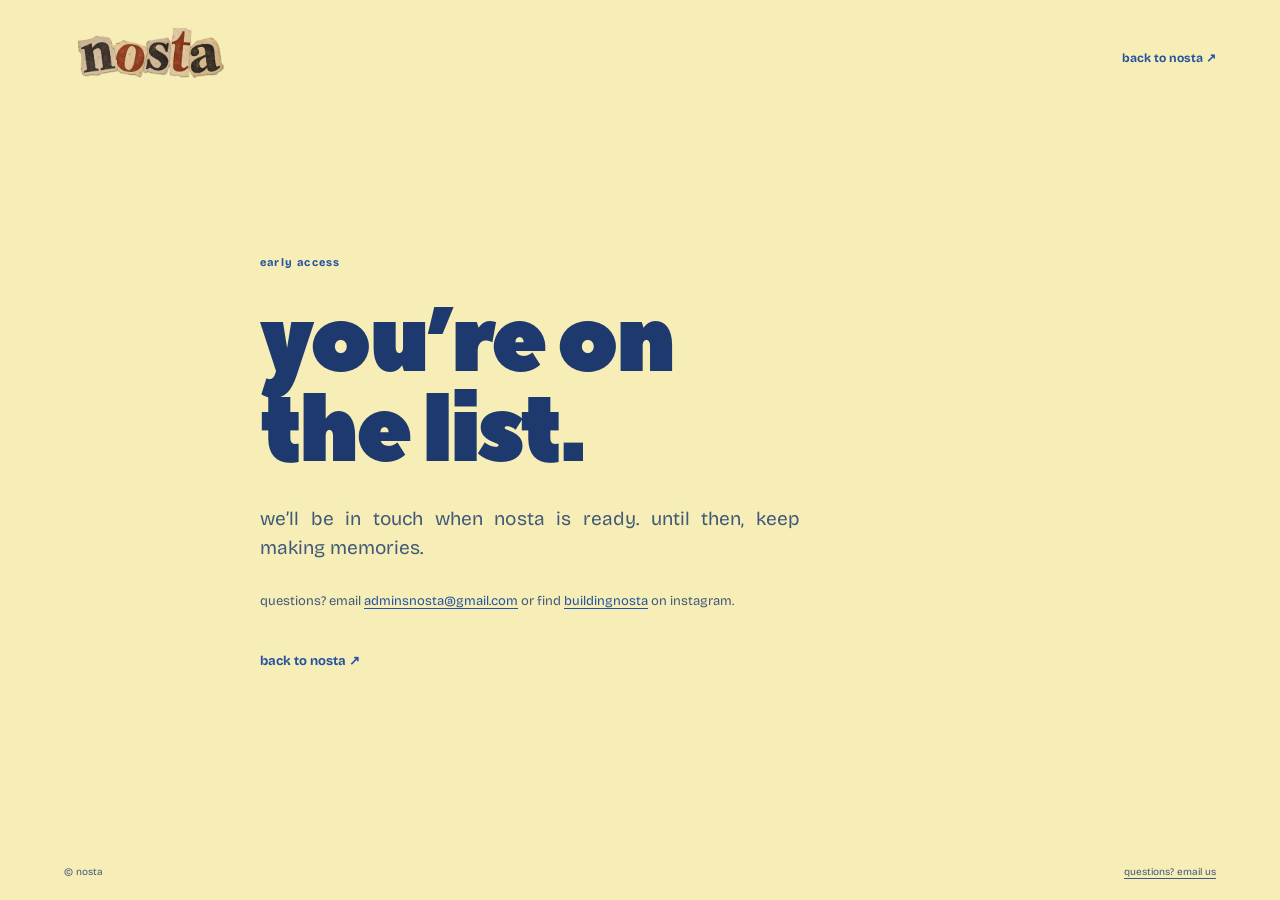
==== public-site/thanks.html @ d3b68fe1 "Add files via upload" ====
<!doctype html>
<html lang="en">
<head>
  <meta charset="utf-8">
  <meta name="viewport" content="width=device-width, initial-scale=1">
  <meta name="theme-color" content="#f7edb6">
  <meta name="description" content="thanks for joining the nosta waitlist.">
  <title>nosta</title>
  <link rel="icon" href="./favicon.svg" type="image/svg+xml">
  <script src="./theme.js"></script>
  <link rel="stylesheet" href="./styles.css">
  <link rel="stylesheet" href="./palette.css">
  <link rel="stylesheet" href="./waitlist.css">
</head>
<body class="waitlist-body">
  <header class="waitlist-header">
    <a href="./index.html" aria-label="nosta home"><span class="nosta-logo"><img src="./assets/nosta-newspaper-logo.png" alt="nosta"></span></a>
    <a class="waitlist-back" href="./index.html">back to nosta ↗</a>
  </header>
  <main class="thanks-main">
    <p class="waitlist-eyebrow">early access</p>
    <h1>you’re on<br>the list.</h1>
    <p>we’ll be in touch when nosta is ready. until then, keep making memories.</p>
    <p class="thanks-contact">questions? email <a href="mailto:adminsnosta@gmail.com">adminsnosta@gmail.com</a> or find <a href="https://www.instagram.com/buildingnosta/" target="_blank" rel="noopener noreferrer">buildingnosta</a> on instagram.</p>
    <a class="waitlist-back" href="./index.html">back to nosta ↗</a>
  </main>
  <footer class="waitlist-footer"><span>© nosta</span><a href="mailto:adminsnosta@gmail.com?subject=nosta%20question">questions? email us</a></footer>
</body>
</html>
---- public-site/styles.css ----
@font-face{font-family:Newsreader;src:url('./assets/newsreader-roman.woff2') format('woff2');font-style:normal;font-weight:200 800;font-display:swap}
@font-face{font-family:Newsreader;src:url('./assets/newsreader-italic.woff2') format('woff2');font-style:italic;font-weight:200 800;font-display:swap}
@font-face{font-family:IBMPlexSans;src:url('./assets/ibm-plex-sans-latin-ext.woff2') format('woff2');font-style:normal;font-weight:400 700;font-display:swap;unicode-range:U+0100-024F,U+1E00-1EFF}
@font-face{font-family:IBMPlexSans;src:url('./assets/ibm-plex-sans-variable.woff2') format('woff2');font-style:normal;font-weight:400 700;font-display:swap;unicode-range:U+0000-00FF,U+2000-206F,U+20AC,U+2122,U+2191-2193}
@font-face{font-family:DMSans;src:url('./assets/dm-sans-latin-ext.woff2') format('woff2');font-style:normal;font-weight:400 700;font-display:swap;unicode-range:U+0100-024F,U+1E00-1EFF}
@font-face{font-family:DMSans;src:url('./assets/dm-sans-latin.woff2') format('woff2');font-style:normal;font-weight:400 700;font-display:swap;unicode-range:U+0000-00FF,U+2000-206F,U+20AC,U+2122,U+2191-2193}
@font-face{font-family:OpenSauceSans;src:url('./assets/open-sauce-sans-regular.woff2') format('woff2');font-style:normal;font-weight:400;font-display:swap}
@font-face{font-family:OpenSauceSans;src:url('./assets/open-sauce-sans-italic.woff2') format('woff2');font-style:italic;font-weight:400;font-display:swap}
@font-face{font-family:OpenSauceSans;src:url('./assets/open-sauce-sans-semibold.woff2') format('woff2');font-style:normal;font-weight:600;font-display:swap}
@font-face{font-family:OpenSauceSans;src:url('./assets/open-sauce-sans-bold.woff2') format('woff2');font-style:normal;font-weight:700;font-display:swap}
@font-face{font-family:OpenSauceSans;src:url('./assets/open-sauce-sans-extrabold.woff2') format('woff2');font-style:normal;font-weight:800;font-display:swap}
@font-face{font-family:PeaceSans;src:url('./assets/peace-sans.woff2') format('woff2');font-style:normal;font-weight:700;font-display:swap}
@font-face{font-family:BricolageGrotesque;src:url('./assets/bricolage-grotesque-latin-ext.woff2') format('woff2');font-style:normal;font-weight:200 800;font-display:swap;unicode-range:U+0100-02BA,U+02BD-02C5,U+02C7-02CC,U+02CE-02D7,U+02DD-02FF,U+0304,U+0308,U+0329,U+1D00-1DBF,U+1E00-1E9F,U+1EF2-1EFF,U+2020,U+20A0-20AB,U+20AD-20C0,U+2113,U+2C60-2C7F,U+A720-A7FF}
@font-face{font-family:BricolageGrotesque;src:url('./assets/bricolage-grotesque-latin.woff2') format('woff2');font-style:normal;font-weight:200 800;font-display:swap;unicode-range:U+0000-00FF,U+0131,U+0152-0153,U+02BB-02BC,U+02C6,U+02DA,U+0304,U+0308,U+0329,U+2000-206F,U+20AC,U+2122,U+2191,U+2193,U+2212,U+2215,U+FEFF,U+FFFD}
:root{--paper:#f7f1e7;--paper-deep:#efe5d6;--ink:#28221e;--muted:#6d645c;--rust:#a9432b;--rust-dark:#86341f;--gold:#eab772;--line:#d9cebf;--serif:Newsreader,Georgia,serif;--editorial:Newsreader,Georgia,serif;--sans:IBMPlexSans,Arial,Helvetica,sans-serif}
*{box-sizing:border-box}
html{scroll-behavior:smooth}
body{margin:0;background:var(--paper);color:var(--ink);font-family:var(--sans);-webkit-font-smoothing:antialiased}
a{color:inherit;text-decoration:none}
button,input{font:inherit}
.site-shell{overflow:hidden}
.section-wrap{width:min(100% - 64px,1220px);margin-inline:auto}
.announcement-bar{height:31px;display:flex;align-items:center;justify-content:center;gap:13px;background:#80311f;color:#f8e8d4;font-size:10px;font-weight:700;letter-spacing:.22em;text-transform:uppercase}
.announcement-bar span{font-size:13px;color:#e5ae70;line-height:1}
.site-header{height:86px;display:flex;align-items:center;justify-content:space-between;padding:0 clamp(28px,5vw,80px);border-bottom:1px solid var(--line);background:#fbf7ef;position:relative;z-index:10}
.header-logo{display:inline-flex;align-items:center;min-width:180px}
.nosta-logo{display:inline-flex;align-items:baseline;position:relative;font:700 47px/.85 var(--serif);letter-spacing:-.095em;color:var(--rust);white-space:nowrap;text-shadow:.6px .6px 0 #702516}
.nosta-logo span{display:inline-block}
.nosta-logo span:nth-child(1){transform:rotate(-7deg) translateY(1px);font-size:1.15em;margin-right:.015em}
.nosta-logo span:nth-child(2){transform:rotate(7deg) translateY(-1px)}
.nosta-logo span:nth-child(3){transform:rotate(-4deg) translateY(2px)}
.nosta-logo span:nth-child(4){transform:rotate(3deg)}
.nosta-logo span:nth-child(5){transform:rotate(-6deg) translateY(2px)}
.nosta-logo i{font:normal 16px/1 var(--editorial);letter-spacing:0;position:absolute;right:-20px;top:0;color:#cf7a3a;transform:rotate(12deg)}
.nosta-logo-light{color:#f7e8d0;text-shadow:.6px .6px 0 #d2a688}
.nosta-logo{width:164px;line-height:1}
.nosta-logo img{display:block;width:100%;height:auto}
.main-nav{display:flex;gap:37px;align-items:center;margin-left:30px}
.main-nav a{font-size:13px;font-weight:600;color:#534940;transition:color .2s}
.main-nav a:hover,.header-signin:hover,.footer-links a:hover{color:var(--rust)}
.header-actions{display:flex;align-items:center;justify-content:flex-end;gap:25px;min-width:180px}
.header-signin,.header-user{font-size:13px;font-weight:700;white-space:nowrap}
.header-join,.button-primary,.button-light{display:inline-flex;align-items:center;justify-content:center;gap:15px;border-radius:5px;font-size:13px;font-weight:700;letter-spacing:.01em;transition:transform .2s,background .2s,box-shadow .2s}
.header-join{background:var(--rust);color:white;padding:13px 18px}
.header-join:hover,.button-primary:hover{background:var(--rust-dark);transform:translateY(-2px);box-shadow:0 7px 18px #8b3a2530}
.hero{min-height:600px;display:grid;grid-template-columns:47% 53%;align-items:center;padding-top:45px;padding-bottom:65px}
.hero-copy{position:relative;z-index:2;padding-bottom:20px}
.eyebrow{display:flex;align-items:center;gap:9px;margin:0 0 23px;color:var(--rust);font-size:11px;font-weight:800;letter-spacing:.18em}
.eyebrow-dot{width:7px;height:7px;flex:0 0 7px;border-radius:50%;background:currentColor}
h1,h2,h3,p{margin-top:0}
.hero h1,.section-heading h2,.future-copy h2,.connection-section h2,.story-details h3,.memory-body h3,.login-copy h1,.login-card h2{font-family:var(--serif);font-weight:700}
.hero h1{font-size:clamp(56px,6vw,91px);line-height:1.02;letter-spacing:-.07em;max-width:600px;margin:0 0 25px}
em{font-style:normal;color:var(--rust)}
.hero-description{font-size:17px;line-height:1.7;color:var(--muted);max-width:480px;margin-bottom:29px}
.hero-cta-row{display:flex;align-items:center;gap:29px;flex-wrap:wrap}
.button-primary{background:var(--rust);color:#fff;padding:17px 24px}
.text-link{display:inline-flex;align-items:center;gap:10px;color:var(--ink);font-size:13px;font-weight:700;border-bottom:1px solid #8d7764;padding:8px 0}
.text-link:hover{color:var(--rust);border-color:var(--rust)}
.hero-footnote{display:flex;align-items:center;gap:9px;margin-top:48px;color:#85776a;font-family:var(--editorial);font-style:italic;font-size:13px}
.hero-footnote span{font-style:normal;color:var(--rust);font-size:20px}
.hero-art{height:500px;position:relative;margin-left:15px}
.hero-art:before{content:"";position:absolute;width:390px;height:390px;border-radius:50%;background:#ecd6b8;left:12%;top:7%}
.hero-photo{position:absolute;border:9px solid #fffaf1;box-shadow:0 20px 35px #5c463227;overflow:hidden;background:#dfd0bf}
.hero-photo img{width:100%;height:100%;object-fit:cover;display:block}
.hero-photo-back{width:60%;height:340px;left:0;top:35px;transform:rotate(-8deg)}
.hero-photo-front{width:64%;height:350px;right:0;top:94px;transform:rotate(7deg)}
.hero-photo-front img{object-position:53% center}
.photo-stamp{position:absolute;right:12px;bottom:12px;display:inline-block;background:#f9f2e6;color:#8a442f;padding:7px 11px;font:italic 16px var(--editorial);transform:rotate(-6deg)}
.hero-doodle{position:absolute;color:#b55231;z-index:3}
.hero-doodle-one{font-size:56px;right:4%;top:12px}.hero-doodle-two{font-size:29px;left:4%;bottom:16px}
.hero-paper-label{position:absolute;z-index:4;left:26%;bottom:4px;transform:rotate(-7deg);background:#eebf7c;color:#5f2e1e;padding:15px 26px;text-align:center;box-shadow:4px 6px 0 #b8824f44;font:italic 17px/1.15 var(--editorial)}
.intro-strip{background:#e9d8bd;border-top:1px solid #d7bd99;border-bottom:1px solid #d7bd99}
.intro-strip-inner{min-height:126px;display:flex;align-items:center;gap:55px}
.intro-number{font-size:11px;letter-spacing:.16em;font-weight:800;color:var(--rust);white-space:nowrap}
.intro-strip p{margin:0;font:700 clamp(20px,2.4vw,30px)/1.3 var(--serif);letter-spacing:-.025em}
.intro-strip p span{color:var(--rust)}
.intro-flower{margin-left:auto;color:var(--rust);font-size:50px;line-height:1}
.discover-section{padding-top:95px;padding-bottom:100px}
.section-heading{display:flex;justify-content:space-between;align-items:end;gap:30px;margin-bottom:38px}
.section-heading .eyebrow{margin-bottom:18px}
.section-heading h2{font-size:clamp(36px,4vw,56px);line-height:1.12;letter-spacing:-.05em;margin:0}
.section-heading>p{max-width:245px;margin:0 0 5px;color:var(--muted);font-size:14px;line-height:1.6}
.story-card{display:grid;border:1px solid #dfd5c8;background:#fcf9f2;box-shadow:0 15px 35px #71563c0d;overflow:hidden}
.story-card-featured{grid-template-columns:1.55fr 1fr;min-height:500px}
.story-card-secondary{grid-template-columns:.9fr 1.25fr;min-height:410px;margin-top:23px}
.story-details{display:flex;flex-direction:column;align-items:flex-start;justify-content:center;padding:clamp(28px,4vw,55px)}
.story-index{color:var(--rust);font-size:10px;font-weight:800;letter-spacing:.16em;margin-bottom:30px}
.story-index span{padding:0 8px;color:#ad9b8d}
.story-details h3{font-size:clamp(32px,3.3vw,48px);line-height:1.08;letter-spacing:-.055em;margin-bottom:18px}
.story-details p{max-width:335px;color:var(--muted);font-size:15px;line-height:1.75;margin-bottom:25px}
.story-tag{display:inline-flex;align-items:center;gap:10px;color:var(--rust);font-size:12px;font-weight:700;border-bottom:1px solid #cb9c84;padding-bottom:7px}
.comparison{position:relative;min-height:400px;overflow:hidden;background:#b5a899;isolation:isolate;touch-action:pan-y}
.comparison-image{position:absolute;inset:0;width:100%;height:100%;object-fit:cover;user-select:none;pointer-events:none}
.comparison-before{z-index:1;object-position:center center}
.comparison-after{object-position:center center}
.story-card-featured .comparison-before{object-position:55% 42%}
.story-card-featured .comparison-after{object-position:53% 50%}
.comparison:after{content:"";position:absolute;inset:55% 0 0;background:linear-gradient(transparent,#0005);pointer-events:none;z-index:2}
.comparison-pill{position:absolute;top:20px;z-index:3;padding:8px 11px;border-radius:3px;background:#241c1cb8;color:white;font-size:10px;font-weight:700;letter-spacing:.12em;pointer-events:none}
.comparison-pill strong{margin-left:5px;font-size:12px;letter-spacing:.02em}
.comparison-pill-before{left:19px}.comparison-pill-after{right:19px}
.comparison-range{position:absolute;inset:0;z-index:7;width:100%;height:100%;margin:0;opacity:0;cursor:ew-resize;touch-action:none}
.comparison-divider{position:absolute;top:0;bottom:0;width:3px;background:#fff;z-index:4;transform:translateX(-50%);pointer-events:none;box-shadow:0 0 5px #0007}
.comparison-handle{position:absolute;top:50%;z-index:5;transform:translate(-50%,-50%);display:grid;place-items:center;width:54px;height:54px;border:4px solid #fff;border-radius:50%;background:#f9f4e9;color:#3e312b;box-shadow:0 3px 14px #0004;pointer-events:none}
.comparison-range:focus-visible~.comparison-handle{outline:4px solid var(--gold);outline-offset:5px}
.comparison-help{position:absolute;bottom:22px;left:50%;transform:translateX(-50%);z-index:3;color:white;font-size:10px;font-weight:800;letter-spacing:.15em;white-space:nowrap;text-shadow:0 1px 4px #0008;pointer-events:none}
.image-context{color:#85796c;font-size:12px;line-height:1.5;margin:17px 0 0}.image-context a{text-decoration:underline;text-underline-offset:3px}
.future-section{background:#813722;color:#f8ecdc;padding:100px 0 105px;position:relative;overflow:hidden}
.future-section:before{content:"✳";position:absolute;right:-60px;top:-80px;font:400 420px/.8 var(--editorial);color:#ffffff0b}
.future-grid{position:relative;display:grid;grid-template-columns:1fr 1fr;align-items:center;gap:90px}
.eyebrow-light{color:#eac492}
.future-copy h2{max-width:570px;font-size:clamp(45px,5vw,69px);line-height:1.1;letter-spacing:-.055em;margin-bottom:24px}
.future-copy h2 em{color:#f3b879}
.future-copy>p:not(.eyebrow){max-width:500px;color:#ecd2bc;font-size:17px;line-height:1.72;margin-bottom:29px}
.button-light{padding:17px 24px;background:#f5ebdc;color:#76321f}.button-light:hover{background:#fff6e9;transform:translateY(-2px)}
.memory-card{width:min(100%,420px);margin:auto;background:#fbf5e9;color:var(--ink);border:10px solid #fbf5e9;box-shadow:18px 20px 0 #5b241633,0 25px 55px #2b130e4d;transform:rotate(4deg)}
.memory-card-top{height:55px;display:flex;align-items:center;gap:11px;color:#654739;font-size:10px;letter-spacing:.15em;font-weight:800;padding:0 12px}
.memory-icon{width:30px;height:30px;border-radius:50%;display:grid;place-items:center;background:#ebd4b7;color:var(--rust)}
.memory-more{margin-left:auto;letter-spacing:.2em}
.memory-image{height:205px;overflow:hidden}.memory-image img{width:100%;height:100%;object-fit:cover}
.memory-body{padding:24px 20px 15px}.memory-date{display:flex;align-items:center;gap:7px;color:var(--rust);font-size:10px;font-weight:800;letter-spacing:.12em}
.memory-body h3{font-size:31px;letter-spacing:-.05em;margin:15px 0 4px}.memory-body p{font-size:13px;color:#796a5d;margin:0}.memory-divider{height:1px;background:#dfd4c5;margin:22px 0 15px}.memory-bottom{display:flex;align-items:center;justify-content:space-between;color:#7d6f64;font-size:11px}.memory-bottom span:first-child{display:flex;align-items:center;gap:6px}.memory-lock{font-size:22px;color:var(--rust)}
.connection-section{display:grid;grid-template-columns:65px 1.5fr .8fr;align-items:center;gap:28px;padding-top:84px;padding-bottom:84px}
.connection-icon{height:55px;width:55px;display:grid;place-items:center;border:1px solid #c9a992;border-radius:50%;color:var(--rust)}
.connection-section .eyebrow{margin-bottom:13px}.connection-section h2{font-size:clamp(29px,3.4vw,46px);line-height:1.16;letter-spacing:-.05em;margin:0;max-width:580px}.connection-section>p{color:var(--muted);font-size:14px;line-height:1.7;margin:0}
.site-footer{background:#322820;color:#ede0cd;padding:55px 0 25px}.footer-main{display:flex;align-items:start;justify-content:space-between;gap:30px;padding-bottom:45px}.footer-main p{font:italic 15px var(--editorial);color:#c7b09a;margin:18px 0 0}.footer-links{display:flex;gap:30px;padding-top:15px;font-size:13px}.footer-credits{border-top:1px solid #6f5a4a;padding-top:22px;display:flex;justify-content:space-between;gap:25px;color:#bea995;font-size:11px}.footer-credits details{max-width:770px;text-align:right}.footer-credits summary{cursor:pointer}.footer-credits p{line-height:1.6;margin-top:12px}.footer-credits a{text-decoration:underline}

/* Sign in */
.login-page{min-height:100vh;display:grid;grid-template-columns:1fr 1fr;background:var(--paper)}
.login-visual{position:relative;padding:38px clamp(35px,6vw,90px);background:#813722;color:#f7ecdf;display:flex;flex-direction:column;justify-content:space-between;overflow:hidden}
.login-visual:after{content:"✳";position:absolute;right:-110px;bottom:-150px;font:400 550px/.8 var(--editorial);color:#ffffff0d}
.login-visual .nosta-logo{position:relative;z-index:2}
.login-copy{position:relative;z-index:2;max-width:580px;padding-bottom:20px}.login-copy .eyebrow{color:#e7ba80}.login-copy h1{font-size:clamp(48px,5.5vw,76px);line-height:1.06;letter-spacing:-.06em;margin-bottom:20px}.login-copy h1 em{color:#e9b777}.login-copy p:last-child{max-width:420px;font-size:17px;line-height:1.7;color:#ead1be}
.login-photo{position:relative;z-index:2;width:min(100%,390px);height:180px;overflow:hidden;border:7px solid #f9ede0;transform:rotate(-4deg);box-shadow:0 12px 20px #32180f4a}.login-photo img{width:100%;height:100%;object-fit:cover}
.login-right{display:flex;flex-direction:column;align-items:center;justify-content:center;padding:50px 30px;position:relative}.login-back{position:absolute;left:45px;top:42px;color:#796b5e;font-size:13px}.login-back:hover{color:var(--rust)}
.login-card{width:min(100%,420px);background:#fffaf2;border:1px solid #e1d3c2;padding:45px;box-shadow:0 15px 35px #71563c13}
.login-card .eyebrow{margin-bottom:17px}.login-card h2{font-size:47px;line-height:1.08;letter-spacing:-.055em;margin-bottom:17px}.login-card>p:not(.eyebrow){font-size:15px;line-height:1.65;color:#75695f;margin-bottom:28px}.auth-button{display:flex;justify-content:center;align-items:center;gap:12px;width:100%;background:var(--rust);color:white;padding:16px 18px;border-radius:4px;font-size:14px;font-weight:700}.auth-button:hover{background:var(--rust-dark)}.auth-note{font-size:12px;color:#8a7a6d;text-align:center;margin:20px 0 0!important}.login-divider{display:flex;align-items:center;gap:12px;color:#a29281;margin:27px 0;font-size:11px;letter-spacing:.12em}.login-divider:before,.login-divider:after{content:"";height:1px;flex:1;background:#d6c8b8}.login-list{padding:0;list-style:none;color:#64594e;font-size:13px;line-height:1.6}.login-list li{display:flex;gap:11px;margin:10px 0}.login-list li span{color:var(--rust)}

@media(max-width:1050px){.main-nav{gap:20px}.hero{grid-template-columns:50% 50%}.hero-art{height:440px}.hero-photo-back{height:300px}.hero-photo-front{height:300px}.story-card-featured{grid-template-columns:1.25fr 1fr}.future-grid{gap:40px}}
@media(max-width:760px){.section-wrap{width:min(100% - 36px,680px)}.announcement-bar{font-size:8px;letter-spacing:.12em}.site-header{height:72px;padding:0 18px}.nosta-logo{width:140px}.main-nav{display:none}.header-logo,.header-actions{min-width:0}.header-signin,.header-user{display:none}.header-join{padding:11px 13px;font-size:12px}.hero{display:flex;flex-direction:column;align-items:stretch;padding-top:70px;padding-bottom:50px}.hero h1{font-size:clamp(51px,12vw,74px)}.hero-description{font-size:16px}.hero-footnote{margin-top:28px}.hero-art{margin:20px 0 0;height:380px}.hero-photo-back{width:58%;height:260px;top:20px}.hero-photo-front{width:60%;height:260px;top:78px}.hero-art:before{width:300px;height:300px}.hero-paper-label{left:23%;bottom:0}.intro-strip-inner{min-height:115px;gap:16px}.intro-number{display:none}.intro-strip p{font-size:22px}.intro-flower{font-size:30px}.discover-section{padding-top:65px;padding-bottom:70px}.section-heading{display:block}.section-heading h2{font-size:39px}.section-heading>p{max-width:400px;margin-top:18px}.story-card-featured,.story-card-secondary{display:flex;flex-direction:column}.story-card-secondary .story-details{order:2}.story-card-secondary .comparison{order:1}.story-card .comparison{min-height:360px}.story-details{padding:30px}.story-index{margin-bottom:16px}.story-details h3{font-size:35px}.story-details p{margin-bottom:17px}.future-section{padding:75px 0}.future-grid{display:block}.future-copy h2{font-size:48px}.future-copy>p:not(.eyebrow){font-size:16px}.memory-card{margin:65px auto 0}.connection-section{grid-template-columns:60px 1fr;padding-top:60px;padding-bottom:60px;gap:15px}.connection-section>p{grid-column:2}.footer-main{display:block}.footer-links{margin-top:20px}.login-page{display:block}.login-visual{min-height:360px;padding:30px}.login-copy{padding:55px 0 0}.login-copy h1{font-size:50px}.login-photo{display:none}.login-right{min-height:500px;padding:90px 22px 50px}.login-back{top:35px;left:22px}}
@media(max-width:460px){.hero-art{height:330px}.hero-photo-back{height:220px}.hero-photo-front{height:230px;top:72px}.hero-paper-label{font-size:13px;padding:11px 16px}.story-card .comparison{min-height:290px}.comparison-pill{top:13px;padding:7px;font-size:9px}.comparison-pill-before{left:12px}.comparison-pill-after{right:12px}.comparison-handle{width:47px;height:47px}.future-copy h2{font-size:42px}.footer-credits{display:block}.footer-credits details{text-align:left;margin-top:16px}.login-card{padding:30px}}
@media(prefers-reduced-motion:reduce){html{scroll-behavior:auto}*,*:before,*:after{transition:none!important;animation:none!important}}

/* Standalone site logo and account preview */
.nosta-logo{display:block;position:relative;width:172px;height:60px;overflow:hidden;line-height:normal;text-shadow:none}
.nosta-logo img{position:absolute;left:0;top:-12px;width:100%;height:auto;transform:none}
.site-footer .nosta-logo{width:182px;height:65px}
.comparison-handle{font-size:25px;font-weight:700}
.local-login-form{display:flex;flex-direction:column;gap:8px}
.local-login-form label{font-size:12px;font-weight:700;color:#5d5147;margin-top:9px}
.local-login-form input{width:100%;border:1px solid #d9cbb8;background:#f3ebdf;border-radius:4px;padding:13px 14px;color:#6e6256;font-size:13px}
.local-login-form .auth-button{margin-top:17px;border:0;cursor:not-allowed;opacity:.7}
@media(max-width:760px){.nosta-logo{width:140px;height:49px}.nosta-logo img{top:-10px}}

/* Portfolio-inspired Nosta theme: editorial paper, blue ink, and a landscape rail. */
:root{--paper:#f7f8f4;--paper-deep:#e8edf1;--ink:#212842;--muted:#626b79;--rust:#405c91;--rust-dark:#273f70;--gold:#adc9df;--line:#d6dce0}
body{background:var(--paper);color:var(--ink)}
.site-shell{margin-left:148px}
.theme-rail{position:fixed;inset:0 auto 0 0;width:148px;z-index:30;display:flex;flex-direction:column;align-items:center;justify-content:space-between;padding:30px 8px 22px;color:#1d2b44;border-right:1px solid #364d6470;background:radial-gradient(ellipse 95px 35px at 32% 24%,#f9fbfc 0 55%,transparent 56%),radial-gradient(ellipse 95px 35px at 81% 41%,#f9fbfc 0 55%,transparent 56%),linear-gradient(168deg,transparent 0 73%,#93ad68 73% 78%,#6d9158 78% 100%),linear-gradient(#5f9ad0 0%,#9ec6e4 72%,#d5e2df 100%)}
.theme-rail:before{content:"";position:absolute;inset:0;pointer-events:none;background:repeating-linear-gradient(0deg,#14283c13 0 1px,transparent 1px 4px),repeating-linear-gradient(90deg,#14283c0b 0 1px,transparent 1px 4px);mix-blend-mode:multiply}
.theme-rail>*{position:relative;z-index:1}
.theme-rail-title{font:italic 15px/1.2 var(--editorial);text-align:center;color:#15294a}
.theme-rail-nav{display:flex;flex-direction:column;align-items:stretch;width:100%;gap:24px}
.theme-rail-nav a{display:flex;flex-direction:column;align-items:center;gap:4px;padding:6px 2px;text-align:center;font-size:11px;font-weight:700;line-height:1.2;text-transform:lowercase;transition:transform .2s,color .2s}
.theme-rail-nav a span{font:normal 33px/1 var(--editorial);text-shadow:1px 2px #eef7ff90}
.theme-rail-nav a:hover,.theme-rail-nav a:focus-visible{transform:translateY(-3px);color:#fff;outline-offset:2px}
.theme-rail-bottom{font:italic 12px var(--editorial);text-align:center}
.announcement-bar{background:#212842;color:#eff3f5;text-transform:lowercase;letter-spacing:.12em}
.announcement-bar span{color:#b9d7ea}
.site-header{background:#fbfbf8}
.main-nav{display:none}
.header-join,.button-primary{background:#212842}
.header-join:hover,.button-primary:hover{background:#405c91;box-shadow:0 7px 18px #2128422b}
.eyebrow{letter-spacing:.08em;text-transform:lowercase}
.eyebrow-dot{border-radius:0;transform:rotate(45deg)}
.hero h1{letter-spacing:-.045em}
.hero-art:before{background:#deebf1}
.photo-stamp{color:#405c91}
.hero-doodle{color:#405c91}
.hero-paper-label{background:#e9e8ce;color:#273c61;box-shadow:4px 6px 0 #5c709433}
.intro-strip{background:#e7edf1;border-color:#c9d6dd}
.story-card{background:#fdfefa;border-color:#d6dce0;box-shadow:0 15px 35px #273f700b}
.comparison-pill{background:#212842d9}
.future-section{background:#263756}
.future-copy h2 em{color:#c6dce8}
.future-copy>p:not(.eyebrow){color:#d6e1e8}
.eyebrow-light{color:#c9dfe9}
.button-light{color:#263756;background:#f5f7f4}
.button-light:hover{background:#fff}
.site-footer{background:#202a43}
.footer-main p{color:#c2ced7}
.footer-credits{border-color:#65738a}
.login-visual{background:#263756}
.login-visual:after{color:#ffffff09}
.login-copy .eyebrow{color:#c9dfe9}
.login-copy h1 em{color:#c6dce8}
.login-copy p:last-child{color:#d6e1e8}
.login-card{background:#fdfefa;border-color:#d6dce0}

@media(max-width:1050px){.site-shell{margin-left:112px}.theme-rail{width:112px}.theme-rail-nav{gap:17px}.theme-rail-nav a span{font-size:28px}.hero{grid-template-columns:49% 51%}.hero-art{margin-left:0}.section-wrap{width:min(100% - 48px,1220px)}}
@media(max-width:850px){.site-shell{margin-left:0;padding-bottom:68px}.theme-rail{inset:auto 0 0;width:100%;height:68px;flex-direction:row;padding:4px 10px;border-right:0;border-top:1px solid #718cac;background:#d7e5ed}.theme-rail:before{opacity:.35}.theme-rail-title,.theme-rail-bottom{display:none}.theme-rail-nav{width:100%;height:100%;flex-direction:row;align-items:stretch;justify-content:space-around;gap:0}.theme-rail-nav a{justify-content:center;min-width:0;flex:1;padding:2px;font-size:10px}.theme-rail-nav a span{font-size:23px}.main-nav{display:none}.hero{grid-template-columns:1fr 1fr}}
@media(max-width:760px){.section-wrap{width:min(100% - 36px,680px)}.main-nav{display:none}.hero{display:flex}.site-header{height:72px}.theme-rail-nav a span{font-size:21px}.theme-rail-nav a{font-size:9px}}
@media(max-height:520px) and (min-width:851px){.theme-rail{padding-top:12px;padding-bottom:12px}.theme-rail-title,.theme-rail-bottom{display:none}.theme-rail-nav{gap:2px}.theme-rail-nav a span{font-size:23px}}

/* A page from the Nosta archive, rather than a grid of product cards. */
.hero{min-height:670px;grid-template-columns:53% 47%;gap:0;padding-top:45px;padding-bottom:78px;border-bottom:1px solid var(--line)}
.hero-copy{padding:20px 14px 0 0}
.hero-edition{display:flex;justify-content:space-between;gap:18px;max-width:360px;border-bottom:1px solid #8391a5;padding-bottom:10px;margin-bottom:64px;font:italic 12px var(--editorial);color:#405375}
.hero-edition span{font-style:normal;font-family:var(--sans);font-size:10px;letter-spacing:.05em}
.hero h1{font-size:clamp(58px,5.7vw,91px);line-height:.98;margin-bottom:30px;max-width:680px}
.hero-description{max-width:425px}
.hero-footnote{margin-top:52px}
.hero-art{height:535px;margin:0 0 0 12px}
.hero-art:before{width:395px;height:395px;left:12%;top:9%;border-radius:0 48% 48% 48%;transform:rotate(8deg);background:#dce9ee}
.hero-art-kicker{position:absolute;right:0;top:9px;z-index:4;font:italic 13px var(--editorial);color:#405375;transform:rotate(5deg)}
.hero-photo{border:8px solid #f9f9f4;box-shadow:12px 18px 0 #24345017,0 20px 35px #25304a22}
.hero-photo-back{width:66%;height:345px;left:0;top:55px;transform:rotate(-7deg)}
.hero-photo-back span{position:absolute;left:0;bottom:0;background:#faf9ef;padding:7px 10px;font:italic 12px var(--editorial);color:#263756}
.hero-photo-front{width:68%;height:365px;right:-1%;top:147px;transform:rotate(6deg)}
.hero-paper-label{left:11%;bottom:-8px;transform:rotate(-9deg);font-size:16px}
.hero-art-number{position:absolute;right:1%;bottom:-10px;font:700 12px var(--sans);letter-spacing:.14em;color:#405375}
.intro-strip-inner{min-height:166px;gap:50px}
.intro-strip p{font-size:clamp(25px,2.8vw,37px);line-height:1.22}
.intro-strip p i{font-weight:400}
.intro-strip p span{color:#405c91}
.intro-number{align-self:start;margin-top:38px}
.discover-section{padding-top:125px;padding-bottom:130px}
.section-heading{align-items:end;margin-bottom:56px}
.section-heading h2{font-size:clamp(51px,5.8vw,83px);line-height:.98}
.section-heading>p{border-left:1px solid #91a0b1;padding-left:20px;margin-bottom:0;max-width:260px}
.story-card{border:0;background:transparent;box-shadow:none;overflow:visible}
.story-card-featured{grid-template-columns:1.35fr .7fr;min-height:470px}
.story-card-secondary{grid-template-columns:.72fr 1.28fr;min-height:460px;margin-top:105px}
.story-card .comparison{min-height:460px;border:8px solid #fdfefa;box-shadow:0 13px 28px #26375622}
.story-card-secondary .comparison{min-height:430px;transform:rotate(1.3deg)}
.story-card-featured .comparison{transform:rotate(-1.2deg)}
.story-details{position:relative;justify-content:end;padding:55px 22px 45px 50px;border-bottom:1px solid #99a5b5}
.story-card-secondary .story-details{padding:45px 30px 45px 7px}
.story-details:before{content:"01";position:absolute;top:10px;left:40px;font:700 94px/.9 var(--serif);letter-spacing:-.1em;color:#dce5e9;z-index:-1}
.story-card-secondary .story-details:before{content:"02";left:0}
.story-index{margin-bottom:16px;text-transform:lowercase}
.story-details h3{font-size:clamp(45px,4.8vw,68px);line-height:.98;margin-bottom:17px}
.story-details p{margin-bottom:25px}
.story-tag{color:#405c91}
.image-context{margin-top:37px}
.future-section{padding:130px 0}
.future-grid{grid-template-columns:1.1fr .9fr;gap:70px}
.future-copy h2{font-size:clamp(55px,5.5vw,79px);line-height:1.03}
.memory-card{position:relative;transform:rotate(-4deg);border:10px solid #f8f8f1;box-shadow:18px 20px 0 #0b183e55,0 25px 55px #07173362}
.memory-card:before{content:"";position:absolute;z-index:4;top:-28px;left:38%;width:90px;height:30px;transform:rotate(5deg);background:#d5e6e5b9;box-shadow:0 1px 2px #0002}
.memory-card-top{text-transform:lowercase}
.memory-body h3{font-size:37px}
.connection-section{border-top:1px solid #9ba7b2;grid-template-columns:62px 1.4fr .8fr;padding-top:95px;padding-bottom:95px}
.connection-icon{border-radius:0;transform:rotate(-8deg);font-size:26px}
.connection-section h2{font-size:clamp(34px,3.9vw,54px)}
.connection-section>p{font-style:italic;font-family:var(--editorial)}
.login-card{background:transparent;border:0;box-shadow:none;padding:30px 20px}
.login-card h2{font-size:clamp(45px,5vw,70px);line-height:.96;margin-bottom:26px}
.login-card>p:not(.eyebrow){border-top:1px solid #aab6c1;padding-top:17px}
.local-login-form input{background:transparent;border:0;border-bottom:1px solid #97a5b4;border-radius:0;padding:13px 2px;color:var(--ink)}
.local-login-form .auth-button{border-radius:0;background:#263756}
.login-list{border-top:1px solid #aab6c1;padding-top:16px}

/* Brief, readable splash. It never blocks the site without JavaScript. */
.loading-screen{display:none}
.has-js .loading-screen{position:fixed;inset:0;z-index:1000;display:flex;flex-direction:column;align-items:center;justify-content:center;gap:24px;background:#e9eff2;color:#263756;transition:opacity .42s ease,visibility .42s ease}
.has-js .loading-screen.is-finished{opacity:0;visibility:hidden;pointer-events:none}
.loading-screen[hidden]{display:none!important}
.loading-mark{display:block;width:min(46vw,320px);height:130px;position:relative;overflow:hidden}
.loading-mark img{position:absolute;left:0;top:-22px;width:100%;height:auto}
.loading-caption{font:italic 17px var(--editorial);letter-spacing:.015em}
.loading-track{display:block;width:min(55vw,190px);height:2px;background:#bac9d4;overflow:hidden}
.loading-track span{display:block;width:35%;height:100%;background:#263756;animation:nosta-loading 1.1s ease-in-out infinite alternate}
@keyframes nosta-loading{from{transform:translateX(0)}to{transform:translateX(190%)}}

@media(max-width:1050px){.hero h1{font-size:clamp(53px,5.8vw,75px)}.hero-art{height:470px}.hero-photo-back{height:300px}.hero-photo-front{height:320px;top:126px}.hero-edition{margin-bottom:40px}.story-details{padding-left:32px}.story-details:before{left:25px}}
@media(max-width:850px){.hero{min-height:0;display:flex;flex-direction:column;align-items:stretch}.hero h1{font-size:clamp(62px,8vw,88px)}.hero-art{width:min(100%,600px);height:440px;margin:45px auto 0}.story-card-featured{grid-template-columns:1.1fr .8fr}.story-details{padding:36px 20px}.story-details h3{font-size:48px}.future-grid{gap:35px}}
@media(max-width:760px){.hero{padding-top:36px;padding-bottom:80px}.hero-copy{padding:0}.hero-edition{margin-bottom:47px}.hero h1{font-size:clamp(52px,11.2vw,78px)}.hero-art{margin:25px 0 0;height:390px}.hero-photo-back{height:270px}.hero-photo-front{height:275px;top:108px}.hero-art-kicker{top:-13px}.hero-paper-label{bottom:-10px}.intro-strip-inner{min-height:155px}.intro-strip p{font-size:25px}.intro-flower{display:none}.discover-section{padding-top:85px;padding-bottom:90px}.section-heading{margin-bottom:43px}.section-heading h2{font-size:clamp(50px,11vw,70px)}.section-heading>p{margin-top:25px}.story-card-featured,.story-card-secondary{display:flex;flex-direction:column}.story-card .comparison{min-height:340px;border-width:5px}.story-card-secondary{margin-top:80px}.story-card-secondary .story-details{order:2;padding:24px 10px 25px}.story-card-secondary .comparison{order:1}.story-details{padding:25px 10px}.story-details:before{top:20px;left:5px;font-size:75px}.story-card-secondary .story-details:before{left:5px}.story-details h3{font-size:52px}.future-section{padding:80px 0}.future-grid{display:block}.future-copy h2{font-size:clamp(48px,10vw,65px)}.memory-card{margin:76px auto 0}.connection-section{padding-top:70px;padding-bottom:75px}.connection-section h2{font-size:40px}.loading-mark{width:260px;height:100px}.loading-mark img{top:-20px}}
@media(max-width:460px){.hero-art{height:320px}.hero-photo-back{height:215px;top:50px}.hero-photo-front{height:230px;top:87px}.hero-art-kicker{font-size:11px}.hero-paper-label{font-size:12px;left:7%}.story-card .comparison{min-height:275px}.future-copy h2{font-size:47px}.memory-card{width:calc(100% - 16px)}.connection-section h2{font-size:34px}}
@media(prefers-reduced-motion:reduce){.loading-track span{animation:none}.has-js .loading-screen{transition:none}}

/* Issue index: quiet ruled paper replaces the illustrated landscape. */
.theme-rail{background:#e9edf2;border-right:1px solid #c2cbd6;padding:28px 0 25px;color:#263756}
.theme-rail:before{background:repeating-linear-gradient(0deg,transparent 0 23px,#8da0b418 23px 24px);mix-blend-mode:normal;opacity:.8}
.theme-rail-title{width:100%;padding:0 17px;text-align:left;color:#263756;font-style:normal}
.theme-rail-title span{display:block;font:700 27px/.95 var(--serif);letter-spacing:-.06em}
.theme-rail-title small{display:block;margin-top:8px;font:700 9px/1.4 var(--sans);letter-spacing:.12em;text-transform:uppercase}
.theme-rail-nav{width:100%;gap:0;border-bottom:1px solid #abb8c5}
.theme-rail-nav a{display:grid;grid-template-columns:28px 1fr;align-items:center;gap:8px;padding:19px 10px 19px 17px;border-top:1px solid #abb8c5;text-align:left;line-height:1.15;transition:background .2s,color .2s;transform:none}
.theme-rail-nav a:hover,.theme-rail-nav a:focus-visible{transform:none;background:#d3deea;color:#1e335c}
.theme-rail-nav a span.rail-number{font:italic 17px/1 var(--editorial);letter-spacing:-.05em;text-shadow:none}
.theme-rail-nav a span.rail-label{font:700 10px/1.2 var(--sans);letter-spacing:.01em;text-shadow:none}
.theme-rail-bottom{display:flex;flex-direction:column;align-items:flex-start;gap:13px;width:100%;padding:0 18px;text-align:left;color:#405c91}
.theme-rail-bottom>span{display:grid;place-items:center;width:43px;height:43px;border:1px solid #8295a9;border-radius:50%;font:27px var(--editorial)}
.theme-rail-bottom small{font:italic 11px/1.2 var(--editorial)}

/* A future letter gives the hero its own subject; the bridges live in the archive. */
.hero-art{height:530px;isolation:isolate}
.hero-art:before{content:"";position:absolute;width:72%;height:72%;left:20%;top:12%;border:1px dashed #a5b2bf;border-radius:0;background:#dfe7ed;transform:rotate(7deg);z-index:-2}
.hero-art:after{content:"";position:absolute;width:58%;height:58%;right:-7%;top:-5%;border:1px solid #a7b4c0;border-radius:50%;z-index:-3}
.hero-art-kicker{right:1%;top:0;transform:rotate(4deg)}
.hero-envelope{position:absolute;left:0;bottom:29px;width:76%;height:59%;padding:18px 22px;background:#e8e2d4;border:1px solid #c7bdab;box-shadow:10px 17px 0 #2637561b,0 18px 26px #26375619;transform:rotate(-9deg);overflow:hidden}
.hero-envelope:before{content:"";position:absolute;inset:38% -8% auto;height:130%;border-top:1px solid #c4b9a6;transform:rotate(-32deg)}
.hero-envelope:after{content:"";position:absolute;inset:38% -8% auto;height:130%;border-top:1px solid #c4b9a6;transform:rotate(32deg)}
.envelope-mark,.envelope-address,.envelope-hint{position:absolute;z-index:1}
.envelope-mark{top:17px;left:20px;font:700 10px var(--sans);letter-spacing:.1em;text-transform:uppercase;color:#5b6380}
.envelope-address{top:62px;left:22px;font:italic 29px/1.05 var(--editorial);color:#263756}
.envelope-hint{left:22px;bottom:16px;font:italic 12px var(--editorial);color:#5b6380}
.hero-letter{position:absolute;right:3%;top:43px;width:67%;height:77%;padding:24px 24px 26px;background:#fcfbf5;border:1px solid #d4cfbf;box-shadow:12px 16px 0 #27345022,0 20px 32px #26375622;transform:rotate(6deg);z-index:2;color:#263756}
.letter-top{display:flex;justify-content:space-between;gap:6px;padding-bottom:12px;border-bottom:1px solid #aebac3;font:700 9px var(--sans);letter-spacing:.15em}
.letter-salutation{margin:44px 0 17px;font:italic 23px var(--editorial);color:#476497}
.letter-body{font:700 clamp(27px,2.65vw,38px)/1.05 var(--serif);letter-spacing:-.055em}
.letter-rule{height:48px;margin-top:25px;background:repeating-linear-gradient(0deg,transparent 0 19px,#b9c4cc 19px 20px)}
.letter-signature{position:absolute;right:24px;bottom:18px;font:italic 13px var(--editorial);color:#5f7290}
.hero-seal{position:absolute;left:3%;bottom:32px;z-index:4;display:flex;flex-direction:column;align-items:center;justify-content:center;gap:3px;width:145px;height:145px;border:3px double #405c91;border-radius:50%;background:#f2f0e4;transform:rotate(-13deg);color:#405c91;box-shadow:0 4px 14px #26375625}
.hero-seal span{font:700 9px var(--sans);letter-spacing:.16em}
.hero-seal strong{font:700 27px/.84 var(--serif);text-align:center;letter-spacing:-.055em}
.hero-art-number{right:2%;bottom:0;font:italic 12px var(--editorial);letter-spacing:0;text-transform:none}
.memory-image{display:flex;flex-direction:column;align-items:flex-start;justify-content:space-between;position:relative;padding:22px 24px;background:repeating-linear-gradient(0deg,transparent 0 31px,#88a3be36 31px 32px),#d9e6ed;color:#263756}
.memory-image-label{font:700 10px var(--sans);letter-spacing:.15em;text-transform:uppercase}
.memory-image strong{position:relative;z-index:1;font:700 38px/.98 var(--serif);letter-spacing:-.06em}
.memory-image-mark{position:absolute;right:18px;bottom:10px;font:43px var(--editorial);color:#55729b}
.login-photo{display:flex;flex-direction:column;justify-content:space-between;padding:16px 20px;background:#e5e9e6;color:#263756;border-color:#f6f5eb}
.login-photo span{font:700 10px var(--sans);letter-spacing:.1em;text-transform:uppercase}
.login-photo strong{font:700 27px/.98 var(--serif);letter-spacing:-.05em}

@media(max-width:1050px){.theme-rail-nav a{grid-template-columns:25px 1fr;gap:4px;padding-left:11px;padding-right:4px}.theme-rail-nav a span.rail-label{font-size:9px}.hero-art{height:475px}.hero-letter{top:38px}.hero-seal{width:125px;height:125px}.hero-seal strong{font-size:24px}}
@media(max-width:850px){.theme-rail{height:68px;padding:0 3px;background:#e9edf2;border-right:0;border-top:1px solid #c2cbd6}.theme-rail:before{opacity:.35}.theme-rail-bottom{display:none}.theme-rail-nav{height:100%;border:0}.theme-rail-nav a{display:flex;flex-direction:column;align-items:center;justify-content:center;gap:3px;flex:1;border-top:0;border-right:1px solid #c2cbd6;padding:4px 2px;text-align:center}.theme-rail-nav a:last-child{border-right:0}.theme-rail-nav a span.rail-number{font-size:20px}.theme-rail-nav a span.rail-label{font-size:9px}.hero-art{height:470px}}
@media(max-width:760px){.hero-art{height:390px}.hero-letter{top:35px;padding:18px 18px 20px}.letter-salutation{margin-top:25px}.letter-rule{height:39px;margin-top:14px}.hero-envelope{bottom:17px}.hero-seal{bottom:16px;width:110px;height:110px}.hero-seal strong{font-size:21px}.hero-seal span{font-size:7px}}
@media(max-width:460px){.hero-art{height:320px}.hero-art:before{left:20%;top:14%}.hero-art-kicker{font-size:10px}.hero-envelope{width:77%;height:59%;padding:12px}.envelope-mark{font-size:7px;left:12px;top:10px}.envelope-address{font-size:18px;left:12px;top:38px}.envelope-hint{font-size:9px;left:12px;bottom:10px}.hero-letter{right:0;top:30px;width:69%;height:77%;padding:13px}.letter-top{font-size:6px;padding-bottom:7px}.letter-salutation{font-size:15px;margin:22px 0 13px}.letter-body{font-size:23px}.letter-rule{height:30px;margin-top:10px}.letter-signature{font-size:9px;right:13px;bottom:11px}.hero-seal{left:0;bottom:13px;width:88px;height:88px}.hero-seal strong{font-size:17px}.hero-seal span{font-size:6px}.hero-art-number{font-size:9px;bottom:-7px}.memory-image strong{font-size:33px}}

/* Restrained final direction: the archival material and typography carry the page. */
.site-header{height:88px;border-bottom:0;background:var(--paper)}
.theme-rail-bottom{gap:9px}
.theme-rail-bottom .rail-signin{font-size:11px;font-weight:700;color:#263756}
.theme-rail-bottom .rail-join{display:flex;align-items:center;justify-content:space-between;width:100%;padding:10px 9px;background:#263756;color:#f7f8f4;font-size:10px;font-weight:700}
.theme-rail-bottom .rail-join:hover{background:#405c91}
.theme-rail-bottom small{margin-top:9px;font:700 9px var(--sans);letter-spacing:.07em;text-transform:uppercase}
.hero{border-bottom:0}
.hero-edition{border-bottom:0;margin-bottom:53px;padding-bottom:0}
.eyebrow-dot{display:none}
.hero-footnote{display:none}
.hero-art:before{border:0;background:#e3e9ec;transform:rotate(4deg)}
.hero-art:after{display:none}
.hero-letter{transform:rotate(3deg);box-shadow:7px 11px 0 #27345016,0 12px 24px #26375618}
.hero-letter{width:70%}
.hero-envelope{transform:rotate(-6deg);box-shadow:7px 11px 0 #26375612,0 12px 22px #26375616}
.envelope-address{font:700 19px/1.1 var(--serif);letter-spacing:-.045em}
.envelope-hint{font:11px var(--sans)}
.letter-salutation{font:700 12px var(--sans);letter-spacing:.05em;color:#476497}
.letter-body{font:400 clamp(27px,2.4vw,35px)/1.15 var(--editorial);letter-spacing:-.045em}
.letter-signature{font:700 10px var(--sans);letter-spacing:.06em;text-transform:uppercase}
.hero-ticket{position:absolute;left:5%;bottom:25px;z-index:4;display:flex;flex-direction:column;align-items:flex-start;justify-content:space-between;width:174px;height:112px;padding:14px 13px;background:#dce6eb;border-left:3px solid #405c91;box-shadow:5px 8px 0 #2637561b;transform:rotate(-5deg);color:#263756}
.hero-ticket span,.hero-ticket small{font:700 9px var(--sans);letter-spacing:.1em;text-transform:uppercase}
.hero-ticket strong{font:700 27px/.95 var(--serif);letter-spacing:-.06em}
.intro-strip{border:0;background:#e9eef1}
.intro-strip-inner{min-height:145px}
.intro-strip p{font-size:clamp(27px,2.9vw,39px)}
.story-details{border-bottom:0}
.future-section:before{display:none}
.memory-card{transform:none;border:7px solid #f8f8f1;box-shadow:10px 12px 0 #0b183e33}
.memory-card:before{display:none}
.memory-image{background:#dce8ee}
.memory-image strong{font-size:42px}
.memory-divider{display:none}
.memory-bottom{margin-top:22px}
.connection-section{border-top:0;grid-template-columns:1.4fr .8fr}
.connection-section>p{font:14px/1.7 var(--sans)}
.login-divider:before,.login-divider:after{display:none}
.login-list{counter-reset:login-items}
.login-list li{counter-increment:login-items;gap:14px}
.login-list li:before{content:"0" counter(login-items);font:italic 12px var(--editorial);color:#405c91}
.login-visual:after{display:none}
.login-card>p:not(.eyebrow){border-top:0;padding-top:0}
.login-list{border-top:0}

@media(max-width:1050px){.theme-rail-bottom{padding:0 10px}.hero-ticket{width:146px;height:98px}.hero-ticket strong{font-size:23px}}
@media(max-width:850px){.theme-rail-bottom{display:none}.theme-rail-nav a span.rail-label{font-size:9px}.hero-ticket{width:165px;height:104px}}
@media(max-width:760px){.site-header{height:72px}.hero-edition{margin-bottom:42px}.connection-section{display:block}.connection-section>p{margin-top:24px;max-width:410px}}
@media(max-width:460px){.hero-ticket{left:0;bottom:13px;width:116px;height:77px;padding:9px 8px}.hero-ticket span,.hero-ticket small{font-size:6px}.hero-ticket strong{font-size:18px}.letter-salutation{font-size:8px;margin:21px 0 10px}.letter-body{font-size:20px}.letter-signature{font-size:6px;right:12px;bottom:10px}.envelope-address{font-size:17px}.memory-image strong{font-size:35px}}

/* Minimal account preview. */
.auth-body{min-height:100vh;display:flex;flex-direction:column;background:var(--paper)}
.auth-header{display:flex;align-items:center;justify-content:space-between;gap:20px;padding:28px clamp(24px,5vw,78px)}
.auth-back{color:#59677a;font-size:12px;font-weight:700;text-transform:lowercase}
.auth-back:hover{color:#263756}
.auth-main{width:min(100% - 48px,480px);margin:auto;padding:55px 0 105px}
.auth-overline{margin-bottom:23px;color:#405c91;font-size:11px;font-weight:700;letter-spacing:.09em}
.auth-main h1{margin:0 0 18px;font:700 clamp(62px,7vw,88px)/.95 var(--serif);letter-spacing:-.065em}
.auth-intro{margin-bottom:45px;color:#626b79;font-size:16px;line-height:1.6}
.auth-body .local-login-form{gap:5px}
.auth-body .local-login-form label{margin-top:14px;color:#263756;font-size:11px;letter-spacing:.02em}
.auth-body .local-login-form input{padding:15px 1px;border-color:#aab6c1;background:transparent;color:#263756;font-size:15px}
.auth-body .local-login-form .auth-button{margin-top:29px;padding:16px;background:#263756;border:0;border-radius:0;color:#fff;cursor:not-allowed;opacity:.52;font-size:13px;text-transform:lowercase}
.auth-status{margin:18px 0 0;color:#718092;font-size:12px;line-height:1.5}
@media(max-width:600px){.auth-header{padding:18px 22px}.auth-header .nosta-logo{width:140px;height:49px}.auth-main{width:min(100% - 44px,480px);padding:65px 0 115px}.auth-main h1{font-size:64px}.auth-intro{margin-bottom:35px}}

/* Account setup stays as spare as the sign-in page. */
.auth-main [hidden]{display:none!important}
.auth-main .auth-google,.auth-main .auth-submit,.auth-main .auth-home-button{display:flex;align-items:center;justify-content:center;gap:11px;width:100%;min-height:53px;border:1px solid #263756;border-radius:0;background:#263756;color:#fff;cursor:pointer;font-size:13px;font-weight:700;text-transform:lowercase;transition:background .2s,color .2s}
.auth-main .auth-google{background:transparent;color:#263756}
.auth-main .auth-google:hover{background:#e9eef1}
.auth-main .auth-submit:hover,.auth-main .auth-home-button:hover{background:#405c91}
.auth-main .auth-google:disabled,.auth-main .auth-submit:disabled{cursor:not-allowed;opacity:.55}
.auth-main .auth-google svg{flex:none}
.auth-subheading{margin:0 0 13px;font:700 clamp(40px,5vw,58px)/1 var(--serif);letter-spacing:-.055em}
.auth-subcopy{margin:0 0 30px;color:#626b79;font-size:15px;line-height:1.55}
.auth-subcopy strong{color:#263756}
#username-form label{display:block;margin-bottom:8px;color:#263756;font-size:11px;font-weight:700}
.username-input-wrap{display:flex;align-items:center;gap:3px;border-bottom:1px solid #9dabb8;color:#405c91;font-size:17px}
.username-input-wrap:focus-within{border-bottom-color:#263756}
.username-input-wrap input{width:100%;padding:13px 3px;border:0;outline:0;background:transparent;color:#263756;font-size:17px}
.auth-help{margin:10px 0 0;color:#718092;font-size:12px;line-height:1.5}
.auth-feedback{min-height:20px;margin:14px 0 18px;color:#405c91;font-size:12px;line-height:1.5}
.auth-feedback.is-error,.auth-status.is-error{color:#a33d34}
.auth-quiet-button{display:block;margin:19px auto 0;padding:4px;border:0;border-bottom:1px solid #8b9aab;background:transparent;color:#51627c;cursor:pointer;font-size:12px}
.auth-main .auth-home-button{margin-top:32px}
.auth-main .auth-email-button{display:flex;align-items:center;justify-content:center;width:100%;min-height:52px;margin-top:25px;border:1px solid #263756;border-radius:0;background:#263756;color:#fff;cursor:pointer;font-size:13px;font-weight:700;text-transform:lowercase}
.auth-main .auth-email-button:hover{background:#405c91}
.auth-main .auth-email-button:disabled{cursor:not-allowed;opacity:.55}
.auth-method-label{margin:27px 0 17px;color:#718092;font-size:12px}
.auth-email-form{display:flex;flex-direction:column}
.auth-email-form label{margin:14px 0 4px;color:#263756;font-size:11px;font-weight:700}
.auth-email-form input{width:100%;padding:13px 2px;border:0;border-bottom:1px solid #aab6c1;border-radius:0;outline:0;background:transparent;color:#263756;font-size:15px}
.auth-email-form input:focus{border-bottom-color:#263756}
.auth-email-form .auth-help{margin:10px 0 0}
.auth-form-links{display:flex;justify-content:space-between;gap:16px;margin-top:22px}
.auth-form-links button{padding:2px 0;border:0;border-bottom:1px solid #8b9aab;background:transparent;color:#51627c;cursor:pointer;font-size:12px}
.auth-form-links button:disabled{cursor:not-allowed;opacity:.55}
.auth-main #sign-up-panel .auth-subcopy,.auth-main #forgot-panel .auth-subcopy{margin-bottom:16px}
@media(max-width:600px){.auth-main{padding-top:48px;padding-bottom:80px}.auth-intro{margin-bottom:30px}}

/* An editorial text face gives the quiet copy its own voice. */
.auth-intro{font-family:var(--editorial);font-size:clamp(22px,2.1vw,26px);line-height:1.25;letter-spacing:-.018em;color:#33425c}
.auth-subcopy{font-family:var(--editorial);font-size:19px;line-height:1.35;letter-spacing:-.008em;color:#526174}
.hero-description,.section-heading>p,.story-details p,.future-copy>p:not(.eyebrow),.connection-section>p{font-family:var(--editorial);font-weight:400;letter-spacing:-.01em}
.hero-description{font-size:22px;line-height:1.38}
.section-heading>p{font-size:18px;line-height:1.45}
.story-details p{font-size:19px;line-height:1.48}
.future-copy>p:not(.eyebrow){font-size:21px;line-height:1.45}
.connection-section>p{font-size:18px;line-height:1.42}
@media(max-width:760px){.hero-description{font-size:20px}.section-heading>p{font-size:18px}.future-copy>p:not(.eyebrow){font-size:20px}}

/* The idea reads as a short editorial explanation, not a navigation banner. */
.intro-strip{background:#e9eef1}
.intro-strip-inner{display:grid;grid-template-columns:minmax(0,.95fr) minmax(0,1fr);align-items:start;gap:clamp(42px,7vw,100px);min-height:0;padding-top:78px;padding-bottom:82px}
.intro-number{display:block;align-self:auto;margin:0 0 26px;color:#405c91;font:700 11px/1 var(--sans);letter-spacing:.11em;text-transform:uppercase}
.intro-lead h2{margin:0;color:#1e2b4b;font:700 clamp(43px,4.8vw,67px)/.98 var(--serif);letter-spacing:-.055em}
.intro-lead h2 em{color:#405c91}
.intro-copy{padding-top:31px}
.intro-strip .intro-copy p{max-width:540px;margin:0;color:#33425c;font:400 21px/1.42 var(--editorial);letter-spacing:-.009em}
.intro-strip .intro-copy p+p{margin-top:27px;color:#526785;font-size:18px;line-height:1.48}
.intro-copy cite{font-style:italic;color:#1e2b4b}
@media(min-width:851px){.hero{min-height:600px;padding-top:25px;padding-bottom:65px}}
@media(max-width:850px){.intro-strip-inner{grid-template-columns:1fr;gap:25px;padding-top:63px;padding-bottom:67px}.intro-number{display:block;margin-bottom:23px}.intro-copy{padding-top:0}.intro-lead h2{font-size:clamp(46px,7vw,66px)}}
@media(max-width:600px){.intro-strip-inner{padding-top:52px;padding-bottom:58px}.intro-lead h2{font-size:clamp(44px,11vw,61px)}.intro-strip .intro-copy p{font-size:20px}.intro-strip .intro-copy p+p{font-size:18px;margin-top:23px}}

/* A single editorial serif carries the headlines and narrative; Plex handles interface text. */
.hero h1,.section-heading h2,.future-copy h2,.connection-section h2,.story-details h3,.intro-lead h2,.auth-main h1,.auth-subheading{letter-spacing:-.045em}
.hero h1{line-height:.98}

/* The film reference occupies the open space below the idea headline. */
.intro-strip-inner{column-gap:clamp(42px,7vw,100px);row-gap:42px}
.intro-film{grid-column:1/-1;display:grid;grid-template-columns:minmax(0,.95fr) minmax(0,1fr);column-gap:clamp(42px,7vw,100px);align-items:center;margin:0;padding:0;border:0}
.intro-film img{display:block;width:min(100%,380px);height:auto;object-fit:contain;filter:saturate(.75)}
.intro-film figcaption{max-width:480px;color:#33425c}
.intro-film figcaption span{display:block;margin-bottom:18px;color:#405c91;font:700 10px/1.2 var(--sans);letter-spacing:.08em;text-transform:uppercase}
.intro-strip .intro-film figcaption p{margin:0;max-width:480px;color:#33425c;font:400 clamp(24px,2.4vw,31px)/1.22 var(--editorial);letter-spacing:-.025em}
.intro-strip .intro-film figcaption p+p{margin-top:22px;color:#526785;font-size:clamp(19px,1.8vw,23px);line-height:1.3;letter-spacing:-.01em}
@media(max-width:850px){.intro-strip-inner{row-gap:28px}.intro-film{grid-column:auto;grid-template-columns:minmax(0,.85fr) minmax(0,1fr);gap:25px}.intro-film img{width:min(100%,300px)}}
@media(max-width:600px){.intro-film{grid-template-columns:1fr;gap:22px}.intro-film img{width:min(100%,330px)}.intro-strip .intro-film figcaption p{font-size:27px}.intro-strip .intro-film figcaption p+p{font-size:20px}}

/* A Nosta post borrows the clarity of a social feed without its visual chrome. */
.post-preview{width:min(100%,430px);margin:auto;background:#fbf9f2;color:#263756;box-shadow:10px 12px 0 #0b183e33;font-family:DMSans,var(--sans)}
.post-preview-header{min-height:64px;display:flex;align-items:center;justify-content:space-between;gap:12px;padding:17px 20px}
.post-profile{display:block;flex:none;width:30px;height:30px;border-radius:50%;background:#050505;overflow:hidden}
.post-profile img{display:block;width:100%;height:100%;object-fit:cover;object-position:center top}
.post-username{font-size:15px;font-weight:700;letter-spacing:-.025em;white-space:nowrap}
.post-scheduled{margin-left:auto;font-size:11px;font-weight:500;color:#65758b;white-space:nowrap}
.post-preview-photo{position:relative;width:100%;aspect-ratio:1.28;background:#050505;touch-action:manipulation;user-select:none;cursor:pointer}
.post-preview-photo>img{display:block;width:100%;height:100%;object-fit:cover}
.post-star-burst{position:absolute;left:50%;top:50%;width:88px;height:88px;transform:translate(-50%,-50%) scale(.35);opacity:0;pointer-events:none}
.post-star-burst svg{width:100%;height:100%;overflow:visible;filter:drop-shadow(0 2px 14px #0009)}
.post-star-burst path{fill:#f3c64d;stroke:#fff4cb;stroke-width:1.2;stroke-linejoin:round}
.post-preview-photo.is-bursting .post-star-burst{animation:post-star-burst .7s ease-out both}
@keyframes post-star-burst{0%{opacity:0;transform:translate(-50%,-50%) scale(.35)}32%{opacity:1;transform:translate(-50%,-50%) scale(1.14)}62%{opacity:1;transform:translate(-50%,-50%) scale(1)}100%{opacity:0;transform:translate(-50%,-50%) scale(1.13)}}
.post-preview-actions{display:flex;align-items:center;gap:24px;padding:13px 22px 4px}
.post-action{display:inline-flex;align-items:center;gap:6px;min-height:32px;padding:0;border:0;background:transparent;color:#263756;cursor:pointer;font:600 12px/1 DMSans,var(--sans);transition:color .2s}
.post-action:hover,.post-action:focus-visible{color:#405c91}
.post-action:focus-visible{outline:2px solid #405c91;outline-offset:4px}
.post-action svg{width:27px;height:27px;fill:none;stroke:currentColor;stroke-width:1.8;stroke-linecap:round;stroke-linejoin:round;flex:none}
.post-action-count{font:600 12px/1 var(--sans);font-variant-numeric:tabular-nums}
.post-action-star.is-starred{color:#9b6b00}
.post-action-star.is-starred .star-icon path{fill:#f3c64d;stroke:#bd8a08;animation:star-fill .45s cubic-bezier(.2,1.4,.5,1) both;transform-origin:center}
@keyframes star-fill{0%{transform:scale(.65)}72%{transform:scale(1.13)}100%{transform:scale(1)}}
.post-preview-content{padding:8px 22px 19px}
.post-preview-caption{margin:0;color:#263756;font:500 15px/1.38 DMSans,var(--sans);overflow-wrap:anywhere;hyphens:none}
.post-preview-comments{display:grid;gap:6px;margin-top:16px;outline:0}
.post-preview-comments p{margin:0;color:inherit;font:500 13px/1.42 var(--sans);hyphens:none;overflow-wrap:anywhere}
.post-preview-comments strong{font-weight:750;margin-right:5px}
.post-preview-time{margin:16px 0 0;color:#7a8798;font:400 11px/1.2 DMSans,var(--sans)}
.post-preview-feedback{margin:14px 0 0;color:#526785;font:500 11px/1.35 DMSans,var(--sans)}
@media(prefers-reduced-motion:reduce){.post-preview-photo.is-bursting .post-star-burst,.post-action-star.is-starred .star-icon path{animation:none}}
@media(max-width:760px){.post-preview{margin:55px auto 0}}
@media(max-width:400px){.post-preview-header{flex-wrap:wrap;gap:6px 9px}.post-scheduled{width:100%;margin-left:39px}.post-preview-photo{aspect-ratio:1.1}.post-preview-actions{gap:20px}.post-action{font-size:11px}}

/* Keep running copy aligned like an editorial column. Interface labels stay natural. */
p{ text-align:justify;hyphens:auto }

/* A quiet switch sits beside sign in; the same choice follows both pages. */
.rail-controls{display:flex;align-items:center;justify-content:space-between;width:100%;min-height:29px}
.theme-toggle{display:inline-flex;align-items:center;justify-content:center;flex:none;width:29px;height:29px;padding:0;border:1px solid #9daaba;border-radius:50%;background:transparent;color:#263756;cursor:pointer;line-height:1;transition:background .2s,color .2s,border-color .2s}
.theme-toggle:hover,.theme-toggle:focus-visible{background:#d6e0e9;border-color:#405c91;outline-offset:3px}
.theme-icon{font-family:Georgia,serif;font-style:normal;font-size:20px;line-height:1}
.theme-icon-sun{display:none;font-size:17px}
html[data-theme="dark"] .theme-icon-moon{display:none}
html[data-theme="dark"] .theme-icon-sun{display:inline}
.mobile-header-actions{display:none}
.auth-header-actions{display:flex;align-items:center;gap:22px}
@media(max-width:850px){.mobile-header-actions{display:flex;align-items:center;gap:15px}.mobile-header-actions>a{font:700 12px/1 var(--sans);white-space:nowrap;color:#263756}.mobile-header-actions>a:hover{color:#405c91}}
@media(max-width:600px){.auth-header-actions{gap:12px}.auth-back{font-size:11px}}

/* The waiting area takes on the page palette in each mode. */
.future-section{background:#dbe6ed;color:#263756}
.future-copy h2 em{color:#405c91}
.future-copy>p:not(.eyebrow){color:#435773}
.eyebrow-light{color:#405c91}
.button-light{background:#263756;color:#f7f8f4}
.button-light:hover{background:#405c91}

/* Night palette preserves the printed photographs and paper post preview. */
html[data-theme="dark"]{color-scheme:dark;--paper:#141b2b;--paper-deep:#1e2a3d;--ink:#e9eef5;--muted:#bcc9d8;--rust:#9ebce5;--rust-dark:#c5d6ec;--line:#34455c}
html[data-theme="dark"] .theme-rail{background:#1d293b;border-color:#34465e;color:#e3ebf4}
html[data-theme="dark"] .theme-rail:before{background:repeating-linear-gradient(0deg,transparent 0 23px,#a6b8cc12 23px 24px)}
html[data-theme="dark"] .theme-rail-title,html[data-theme="dark"] .theme-rail-bottom,html[data-theme="dark"] .theme-rail-bottom .rail-signin,html[data-theme="dark"] .theme-rail-bottom small{color:#e3ebf4}
html[data-theme="dark"] .theme-rail-nav{border-color:#40506a}
html[data-theme="dark"] .theme-rail-nav a{border-color:#40506a}
html[data-theme="dark"] .theme-rail-nav a:hover,html[data-theme="dark"] .theme-rail-nav a:focus-visible{background:#2c3c55;color:#fff}
html[data-theme="dark"] .theme-rail-bottom .rail-join{background:#dbe5f0;color:#19243a}
html[data-theme="dark"] .theme-rail-bottom .rail-join:hover{background:#fff}
html[data-theme="dark"] .theme-toggle{border-color:#60738d;color:#e3ebf4}
html[data-theme="dark"] .theme-toggle:hover,html[data-theme="dark"] .theme-toggle:focus-visible{background:#2c3c55;border-color:#a5bddb}
html[data-theme="dark"] .site-header{background:var(--paper)}
html[data-theme="dark"] .hero-art:before{background:#263448}
html[data-theme="dark"] .intro-strip{background:#1e2a3d}
html[data-theme="dark"] .intro-number,html[data-theme="dark"] .intro-film figcaption span{color:#a9c5ed}
html[data-theme="dark"] .intro-lead h2,html[data-theme="dark"] .intro-copy cite{color:#e9eef5}
html[data-theme="dark"] .intro-lead h2 em{color:#a9c5ed}
html[data-theme="dark"] .intro-strip .intro-copy p,html[data-theme="dark"] .intro-strip .intro-copy p+p,html[data-theme="dark"] .intro-film figcaption,html[data-theme="dark"] .intro-strip .intro-film figcaption p,html[data-theme="dark"] .intro-strip .intro-film figcaption p+p{color:#cbd8e7}
html[data-theme="dark"] .section-heading>p{border-color:#63758b}
html[data-theme="dark"] .story-details:before{color:#2b3b52}
html[data-theme="dark"] .story-details p,html[data-theme="dark"] .image-context,html[data-theme="dark"] .connection-section>p{color:#c0cddb}
html[data-theme="dark"] .story-tag{color:#a9c5ed;border-color:#657d9e}
html[data-theme="dark"] .future-section{background:#263b5b;color:#f0f3f7}
html[data-theme="dark"] .future-copy h2 em{color:#b8d0ee}
html[data-theme="dark"] .future-copy>p:not(.eyebrow){color:#d5e0ec}
html[data-theme="dark"] .eyebrow-light{color:#bfd4ec}
html[data-theme="dark"] .button-light{background:#e4edf6;color:#18243a}
html[data-theme="dark"] .button-light:hover{background:#fff}
html[data-theme="dark"] .post-preview{background:#172338;color:#eaf0f6;border:1px solid #61738b;box-shadow:10px 12px 0 #0b152a75}
html[data-theme="dark"] .post-profile{border:1px solid #7588a1}
html[data-theme="dark"] .post-scheduled,html[data-theme="dark"] .post-preview-time{color:#a9bad0}
html[data-theme="dark"] .post-action,html[data-theme="dark"] .post-preview-caption{color:#eaf0f6}
html[data-theme="dark"] .post-action:hover,html[data-theme="dark"] .post-action:focus-visible{color:#b8d0ee}
html[data-theme="dark"] .post-action-star.is-starred{color:#f3c64d}
html[data-theme="dark"] .post-action-star.is-starred .star-icon path{stroke:#f7da83}
html[data-theme="dark"] .post-preview-feedback{color:#bfd4ec}
html[data-theme="dark"] .site-footer{background:#101827}
html[data-theme="dark"] .auth-back,html[data-theme="dark"] .auth-intro,html[data-theme="dark"] .auth-subcopy,html[data-theme="dark"] .auth-status,html[data-theme="dark"] .auth-help,html[data-theme="dark"] .auth-method-label{color:#c0cddd}
html[data-theme="dark"] .auth-overline{color:#a9c5ed}
html[data-theme="dark"] .auth-back:hover{color:#fff}
html[data-theme="dark"] .auth-body .local-login-form label,html[data-theme="dark"] .auth-email-form label,html[data-theme="dark"] #username-form label,html[data-theme="dark"] .auth-subcopy strong{color:#e9eef5}
html[data-theme="dark"] .auth-body .local-login-form input,html[data-theme="dark"] .auth-email-form input,html[data-theme="dark"] .username-input-wrap input{border-color:#607189;color:#e9eef5}
html[data-theme="dark"] .username-input-wrap{border-color:#607189;color:#a9c5ed}
html[data-theme="dark"] .auth-main .auth-google{border-color:#879bb4;color:#e9eef5}
html[data-theme="dark"] .auth-main .auth-google:hover{background:#27354b}
html[data-theme="dark"] .auth-main .auth-submit,html[data-theme="dark"] .auth-main .auth-home-button,html[data-theme="dark"] .auth-main .auth-email-button{background:#dbe5f0;border-color:#dbe5f0;color:#19243a}
html[data-theme="dark"] .auth-main .auth-submit:hover,html[data-theme="dark"] .auth-main .auth-home-button:hover,html[data-theme="dark"] .auth-main .auth-email-button:hover{background:#fff}
html[data-theme="dark"] .auth-quiet-button,html[data-theme="dark"] .auth-form-links button{border-color:#7c91ab;color:#cbd8e7}
html[data-theme="dark"] .auth-feedback{color:#a9c5ed}
html[data-theme="dark"] .has-js .loading-screen{background:#141b2b;color:#e9eef5}
html[data-theme="dark"] .loading-track{background:#34465e}
html[data-theme="dark"] .loading-track span{background:#a9c5ed}
@media(max-width:850px){html[data-theme="dark"] .theme-rail{background:#1d293b;border-color:#40506a}html[data-theme="dark"] .mobile-header-actions>a{color:#e3ebf4}html[data-theme="dark"] .mobile-header-actions>a:hover{color:#a9c5ed}}

/* Bricolage brings character to the smaller text while Peace Sans holds the headlines. */
:root{--serif:PeaceSans,BricolageGrotesque,Arial,sans-serif;--editorial:BricolageGrotesque,IBMPlexSans,Arial,sans-serif;--sans:BricolageGrotesque,IBMPlexSans,Arial,sans-serif}
.hero h1,.section-heading h2,.future-copy h2,.connection-section h2,.story-details h3,.intro-lead h2,.auth-main h1,.auth-subheading{letter-spacing:-.035em}
.hero h1{font-size:clamp(51px,5.1vw,77px);line-height:.97}
.intro-lead h2{font-size:clamp(43px,4.5vw,63px);line-height:1.05}
.section-heading h2{font-size:clamp(48px,5.4vw,76px);line-height:1.02}
.story-details h3{font-size:clamp(43px,4.4vw,64px);line-height:1.03}
.future-copy h2{font-size:clamp(48px,4.9vw,67px);line-height:1.04}
.connection-section h2{font-size:clamp(33px,3.6vw,49px);line-height:1.08}
.auth-main h1{font-size:clamp(59px,6.5vw,80px);line-height:1.03}
.post-preview,.post-action,.post-preview-caption,.post-preview-time,.post-preview-feedback{font-family:var(--sans)}
@media(max-width:850px){.hero h1{font-size:clamp(50px,8vw,72px)}.intro-lead h2{font-size:clamp(44px,7vw,61px)}}
@media(max-width:600px){.hero h1{font-size:clamp(42px,10.4vw,60px)}.intro-lead h2{font-size:clamp(42px,10vw,55px)}.section-heading h2{font-size:clamp(45px,10vw,62px)}.future-copy h2{font-size:clamp(42px,9.5vw,58px)}.auth-main h1{font-size:clamp(56px,13vw,72px)}}

/* A small drawn note makes the demo's double-tap gesture discoverable. */
.post-demo{position:relative;width:min(100%,430px);margin:auto}
.post-demo .post-preview{width:100%;margin:0}
.post-demo-note{position:absolute;z-index:2;top:76px;left:-190px;width:190px;height:300px;color:#405c91;pointer-events:none}
.post-demo-arrow{position:absolute;left:150px;top:60px;width:170px;height:230px;overflow:visible;stroke:currentColor;stroke-width:2.6;stroke-linecap:round;stroke-linejoin:round;filter:drop-shadow(0 1px 1px #17396f)}
.post-demo-arrow-mobile{display:none}
.future-mobile-cta{display:none}
.post-demo-cloud{position:absolute;top:0;left:0;display:grid;place-items:center;width:184px;height:80px;text-align:center}
.post-demo-cloud svg{position:absolute;inset:0;width:100%;height:100%;fill:#edf3f7;stroke:currentColor;stroke-width:1.7;stroke-linejoin:round}
.post-demo-cloud span{position:relative;z-index:1;font:600 13px/1.25 var(--sans);letter-spacing:-.02em}
html[data-theme="dark"] .post-demo-note{color:#cbdcf0}
html[data-theme="dark"] .post-demo-cloud svg{fill:#314967}
@media(max-width:1050px) and (min-width:761px){.post-demo-note{left:-160px}.post-demo-cloud{width:156px;height:72px}.post-demo-cloud span{font-size:11px}}
@media(max-width:760px){.future-copy .button-light{display:none}.post-demo{margin:115px auto 0}.post-demo-note{top:-100px;left:auto;right:0;width:180px;height:80px}.post-demo-cloud{width:175px;height:76px}.post-demo-arrow{display:none}.post-demo-arrow-mobile{display:block;position:absolute;top:57px;left:69px;width:100px;height:175px;overflow:visible;stroke:currentColor;stroke-width:2.5;stroke-linecap:round;stroke-linejoin:round;filter:drop-shadow(0 1px 1px #17396f)}.future-mobile-cta{display:inline-flex;margin-top:28px}}
@media(max-width:400px){.post-demo-cloud{width:158px;height:70px}.post-demo-cloud span{font-size:11px}.post-demo-note{width:160px}.post-demo-arrow-mobile{left:54px}}

/* The site speaks in lowercase, including copy supplied later by account scripts. */
body,body *{text-transform:lowercase!important}
input,textarea,select,option{text-transform:none!important}
.hero-enter{display:inline-flex;align-items:center;gap:24px;margin-top:2px;border-bottom:1px solid currentColor;padding:8px 0;color:#263756;font-size:13px;font-weight:750}
.hero-enter:hover{color:#405c91}
html[data-theme="dark"] .hero-enter{color:#c1d6ee}
---- public-site/palette.css ----
/* nosta in yellow and blue. this file sits after the page styles so one palette
   serves the introduction, enrollment, and the member space. */
:root{
  --paper:#f7edb6;
  --paper-deep:#f0dc7c;
  --ink:#1d396d;
  --muted:#425a79;
  --rust:#2454a0;
  --rust-dark:#173d7f;
  --gold:#f2cc45;
  --line:#d2bd64;
  --nosta-blue:#1d4387;
  --nosta-yellow:#f2d45c;
  --nosta-cream:#fff8da;
}
body{background:var(--paper);color:var(--ink)}

/* introduction */
.announcement-bar{background:var(--nosta-blue);color:#fff3bc}
.announcement-bar span{color:var(--nosta-yellow)}
.site-header{background:var(--paper)}
.theme-rail{background:#efd65c;border-color:#b99d44;color:var(--nosta-blue)}
.theme-rail:before{background:repeating-linear-gradient(0deg,transparent 0 23px,#21467b1b 23px 24px);opacity:.62}
.theme-rail-title,.theme-rail-bottom,.theme-rail-bottom .rail-signin,.theme-rail-bottom small{color:var(--nosta-blue)}
.theme-rail-nav,.theme-rail-nav a{border-color:#6f7f8d80}
.theme-rail-nav a:hover,.theme-rail-nav a:focus-visible{background:#ffed9d;color:#173f84}
.theme-rail-bottom .rail-join{background:var(--nosta-blue);color:#fff3c2}
.theme-rail-bottom .rail-join:hover{background:#2a60af}
.theme-toggle{border-color:#436498;color:var(--nosta-blue)}
.theme-toggle:hover,.theme-toggle:focus-visible{background:#ffed9d;border-color:var(--nosta-blue)}
.mobile-header-actions>a{color:var(--nosta-blue)}
.hero-description,.section-heading>p,.story-details p,.connection-section>p{color:var(--muted)}
.hero h1 em,.section-heading h2 em,.story-details h3 em,.connection-section h2 em{color:#2a58a7}
.hero-enter{color:var(--nosta-blue)}
.hero-enter:hover{color:#3169bd}
.hero-art:before{background:#f2d96e}
.hero-envelope{background:#f4e7b4;border-color:#c5ae64;box-shadow:7px 11px 0 #1d43871c,0 12px 22px #1d43871a}
.hero-envelope:before,.hero-envelope:after{border-color:#baa361}
.envelope-mark,.envelope-hint{color:#345584}
.envelope-address{color:var(--nosta-blue)}
.hero-letter{background:#fff9e4;border-color:#c9b973;color:var(--nosta-blue);box-shadow:7px 11px 0 #1d438720,0 12px 24px #1d43871b}
.letter-top{border-color:#9aabbd}.letter-salutation,.letter-signature{color:#2b579c}
.hero-ticket{background:#e4eced;border-color:#2454a0;color:var(--nosta-blue);box-shadow:5px 8px 0 #1d438729}
.intro-strip{background:#f1dc7b}
.intro-number,.intro-film figcaption span{color:#224a91}
.intro-lead h2,.intro-copy cite,.intro-strip .intro-copy p,.intro-strip .intro-film figcaption p{color:#1d396d}
.intro-lead h2 em{color:#2a5da9}
.intro-strip .intro-copy p+p,.intro-strip .intro-film figcaption p+p{color:#3e5d89}
.section-heading>p{border-color:#6d87a8}
.story-details:before{color:#e7d57e}
.story-details{border-color:#c2ad57}
.story-card .comparison{border-color:#fff6d1;box-shadow:0 13px 28px #1d43872b}
.story-index,.story-tag{color:#2b57a0}
.image-context{color:#526585}
.future-section{background:#214b93;color:#fff4bf}
.future-copy h2 em{color:#f6d65c}
.future-copy>p:not(.eyebrow){color:#f6e9bc}
.eyebrow-light{color:#f7da70}
.button-light{background:#f4d65b;color:#173c79}
.button-light:hover{background:#ffe787}
.post-preview{background:#fff8dc;color:#1d396d;border:1px solid #b8c2b8;box-shadow:10px 12px 0 #0d2c6680}
.post-username,.post-action,.post-preview-caption{color:#1d396d}
.post-scheduled,.post-preview-time{color:#526a87}
.post-action:hover,.post-action:focus-visible{color:#3468b7}
.post-preview-feedback{color:#305a99}
.post-demo-note{color:#f7df80}
.post-demo-cloud svg{fill:#fff5c7}
.post-demo-cloud span{color:#17396f}
.connection-section{border-color:#b6a45a}
.site-footer{background:#17396f;color:#fff4be}
.footer-links a{transition:color .2s ease,text-decoration-color .2s ease;text-decoration:underline;text-decoration-color:transparent;text-underline-offset:5px}
.footer-links a:hover,.footer-links a:focus-visible{color:#ffdb55;text-decoration-color:currentColor}
.footer-main p,.footer-credits{color:#e0d49c}
.footer-credits{border-color:#7293c3}
.has-js .loading-screen{background:#f1df89;color:#1d4387}
.loading-track{background:#b6b678}.loading-track span{background:#1d4387}

/* enrollment */
.auth-body{background:var(--paper)}
.auth-main h1,.auth-subheading,.auth-subcopy strong{color:var(--nosta-blue)}
.auth-overline,.auth-feedback{color:#2454a0}
.auth-intro,.auth-subcopy,.auth-help,.auth-status,.auth-method-label{color:#425a79}
.auth-back,.auth-quiet-button,.auth-form-links button{color:#224b8c;border-color:#6e82a0}
.auth-back:hover{color:#376fbd}
.auth-email-form label,#username-form label{color:var(--nosta-blue)}
.auth-email-form input,.username-input-wrap,.username-input-wrap input{color:var(--nosta-blue);border-color:#8e9aad}
.auth-email-form input:focus,.username-input-wrap:focus-within{border-color:#2454a0}
.auth-main .auth-google{background:#fff8d9;border-color:#1d4387;color:#1d4387}
.auth-main .auth-google:hover{background:#fff0a4}
.auth-main .auth-submit,.auth-main .auth-home-button,.auth-main .auth-email-button{background:#1d4387;border-color:#1d4387;color:#fff4c2}
.auth-main .auth-submit:hover,.auth-main .auth-home-button:hover,.auth-main .auth-email-button:hover{background:#2d60ad}

/* platform */
:root{
  --app-bg:#f4e8a4;
  --app-surface:#fff9df;
  --app-surface-2:#f7e2a0;
  --app-ink:#1d396d;
  --app-muted:#4d6281;
  --app-line:#d7c578;
  --app-blue:#2454a0;
  --app-blue-soft:#deebee;
  --app-navy:#1d4387;
  --app-yellow:#ffd246;
}
.platform-loader{background:#f2d45c;color:#1d4387}
.platform-loader span{color:#1d4387}
.platform-sidebar{background:#1d4387;color:#fff3ba;border-color:#173871}
.platform-side-note,.platform-side-bottom small{color:#d6d8bb}
.platform-navigation button{color:#e3e9e6}
.platform-navigation button:hover,.platform-navigation button.is-active{background:#f2d45c;color:#173871}
.platform-create{background:#f2d45c;color:#173871}
.platform-side-bottom{border-color:#7091bd}
.platform-side-bottom strong{color:#fff3ba}
.platform-sidebar .platform-avatar{box-shadow:0 0 0 1px #d8cb8a}
.side-count{background:#fff1ad;color:#173871}
.platform-topbar{background:color-mix(in srgb,#f7ecb9 94%,transparent)}
.platform-top-create,.empty-state button,.message-form button,.compose-submit{background:#1d4387;color:#fff1b4}
.platform-search-toggle,.platform-message-toggle,.platform-theme{background:#fff7d2;color:#1d4387;border-color:#ccb969}
.platform-welcome .date-ticket{background:#f2d45c;color:#214b8d;border-color:#e3bb42}
.preview-banner{background:#d9e8ec;border-left:3px solid #1d4387}
.rightbar-letter{background:#f2d45c;color:#183e80}
.rightbar-eyebrow,.rightbar-letter small{color:#275391}
.rightbar-rule{background:#275391}
.rightbar-queue{background:#fff4c7}
.moment-prompt .prompt-plus,.empty-state .empty-icon{background:#f2d45c;color:#1d4387}
.post-card,.queue-card,.profile-card,.moment-prompt,.message-layout,.compose-dialog{border-color:#d1bf7a}
.post-sample-tag{background:#f1d75f;color:#1d4387}
.explore-tile:after{background:linear-gradient(transparent,#102d66d9)}
.profile-cover{background:linear-gradient(135deg,#f9e27a,#92b2ce 60%,#2454a0)}
.platform-mobile-nav{background:#1d4387;border-color:#173871}
.platform-mobile-nav button{color:#dce8e8}
.platform-mobile-nav button.is-active{color:#f9dc68}
.platform-mobile-nav .mobile-create{background:#f2d45c;color:#173871}
.platform-toast{background:#173871;color:#fff3bc}

/* evening mode: blue ground and warm yellow type */
html[data-theme="dark"]{
  color-scheme:dark;
  --paper:#101e3e;
  --paper-deep:#1b3156;
  --ink:#f8edb8;
  --muted:#c6c5ae;
  --rust:#f2d45c;
  --rust-dark:#ffe686;
  --gold:#f2d45c;
  --line:#3c5683;
  --app-bg:#101e3e;
  --app-surface:#1a3155;
  --app-surface-2:#274267;
  --app-ink:#f9edb8;
  --app-muted:#c9c6a9;
  --app-line:#3d5681;
  --app-blue:#f3d463;
  --app-blue-soft:#28466c;
  --app-navy:#f2d45c;
  --app-yellow:#ffda4d;
}
html[data-theme="dark"] body{background:var(--paper);color:var(--ink)}
html[data-theme="dark"] .theme-rail{background:#192e56;border-color:#6177a0;color:#f8e9a1}
html[data-theme="dark"] .theme-rail:before{background:repeating-linear-gradient(0deg,transparent 0 23px,#f9dd6219 23px 24px)}
html[data-theme="dark"] .theme-rail-title,html[data-theme="dark"] .theme-rail-bottom,html[data-theme="dark"] .theme-rail-bottom .rail-signin,html[data-theme="dark"] .theme-rail-bottom small{color:#f8e9a1}
html[data-theme="dark"] .theme-rail-nav,html[data-theme="dark"] .theme-rail-nav a{border-color:#657ca3}
html[data-theme="dark"] .theme-rail-nav a:hover,html[data-theme="dark"] .theme-rail-nav a:focus-visible{background:#2d4a76;color:#ffdf75}
html[data-theme="dark"] .theme-rail-bottom .rail-join{background:#f2d45c;color:#142b52}
html[data-theme="dark"] .theme-rail-bottom .rail-join:hover{background:#ffe783}
html[data-theme="dark"] .theme-toggle{border-color:#a9a65f;color:#f7db77}
html[data-theme="dark"] .theme-toggle:hover,html[data-theme="dark"] .theme-toggle:focus-visible{background:#28466c;border-color:#f7db77}
html[data-theme="dark"] .site-header{background:var(--paper)}
html[data-theme="dark"] .mobile-header-actions>a{color:#f7df84}
html[data-theme="dark"] .hero h1 em,html[data-theme="dark"] .section-heading h2 em,html[data-theme="dark"] .connection-section h2 em{color:#f3d463}
html[data-theme="dark"] .hero-enter{color:#f7dc73}
html[data-theme="dark"] .hero-art:before{background:#28456b}
html[data-theme="dark"] .hero-envelope{background:#dbc88e;border-color:#9b8a60}
html[data-theme="dark"] .hero-letter{background:#fff5ce;color:#17396f;border-color:#d7c479}
html[data-theme="dark"] .hero-ticket{background:#f2d45c;color:#17396f;border-color:#ffe88a}
html[data-theme="dark"] .intro-strip{background:#1d3560}
html[data-theme="dark"] .intro-number,html[data-theme="dark"] .intro-film figcaption span{color:#f3d463}
html[data-theme="dark"] .intro-lead h2,html[data-theme="dark"] .intro-copy cite,html[data-theme="dark"] .intro-strip .intro-copy p,html[data-theme="dark"] .intro-strip .intro-film figcaption p{color:#f8edb8}
html[data-theme="dark"] .intro-lead h2 em{color:#f3d463}
html[data-theme="dark"] .intro-strip .intro-copy p+p,html[data-theme="dark"] .intro-strip .intro-film figcaption p+p{color:#d7d6bd}
html[data-theme="dark"] .story-details:before{color:#28466b}
html[data-theme="dark"] .story-details p,html[data-theme="dark"] .image-context,html[data-theme="dark"] .connection-section>p{color:#d0d1c0}
html[data-theme="dark"] .story-index,html[data-theme="dark"] .story-tag{color:#f3d463}
html[data-theme="dark"] .story-card .comparison{border-color:#f0db84}
html[data-theme="dark"] .future-section{background:#f0d46c;color:#17396f}
html[data-theme="dark"] .future-copy h2 em{color:#2454a0}
html[data-theme="dark"] .future-copy>p:not(.eyebrow),html[data-theme="dark"] .eyebrow-light{color:#274e88}
html[data-theme="dark"] .button-light{background:#17396f;color:#fff1b4}
html[data-theme="dark"] .button-light:hover{background:#28549a}
html[data-theme="dark"] .post-preview{background:#1c3154;color:#f9edb8;border-color:#6c86a9}
html[data-theme="dark"] .post-username{color:#f9edb8}
html[data-theme="dark"] .post-action,html[data-theme="dark"] .post-preview-caption{color:#f9edb8}
html[data-theme="dark"] .post-scheduled,html[data-theme="dark"] .post-preview-time{color:#cccbb7}
html[data-theme="dark"] .post-demo-note{color:#214887}
html[data-theme="dark"] .post-demo-cloud svg{fill:#fff0b1}
html[data-theme="dark"] .site-footer{background:#0b1731}
html[data-theme="dark"] .auth-back,html[data-theme="dark"] .auth-intro,html[data-theme="dark"] .auth-subcopy,html[data-theme="dark"] .auth-status,html[data-theme="dark"] .auth-help,html[data-theme="dark"] .auth-method-label{color:#d1d0bd}
html[data-theme="dark"] .auth-overline,html[data-theme="dark"] .auth-feedback{color:#f3d463}
html[data-theme="dark"] .auth-main h1,html[data-theme="dark"] .auth-subheading,html[data-theme="dark"] .auth-subcopy strong,html[data-theme="dark"] .auth-email-form label,html[data-theme="dark"] #username-form label{color:#f8edb8}
html[data-theme="dark"] .auth-email-form input,html[data-theme="dark"] .username-input-wrap,html[data-theme="dark"] .username-input-wrap input{color:#f8edb8;border-color:#8fa0a9}
html[data-theme="dark"] .auth-main .auth-google{background:transparent;color:#f8edb8;border-color:#d4bc69}
html[data-theme="dark"] .auth-main .auth-google:hover{background:#263d62}
html[data-theme="dark"] .auth-main .auth-submit,html[data-theme="dark"] .auth-main .auth-home-button,html[data-theme="dark"] .auth-main .auth-email-button{background:#f2d45c;color:#142b52;border-color:#f2d45c}
html[data-theme="dark"] .auth-main .auth-submit:hover,html[data-theme="dark"] .auth-main .auth-home-button:hover,html[data-theme="dark"] .auth-main .auth-email-button:hover{background:#ffe782}
html[data-theme="dark"] .auth-quiet-button,html[data-theme="dark"] .auth-form-links button{color:#f0df9a;border-color:#c9bd83}
html[data-theme="dark"] .has-js .loading-screen{background:#101e3e;color:#f7db74}
html[data-theme="dark"] .loading-track{background:#3d5681}
html[data-theme="dark"] .loading-track span{background:#f2d45c}
html[data-theme="dark"] .platform-sidebar{background:#0b1a37;border-color:#395985}
html[data-theme="dark"] .platform-navigation button{color:#d5d3bd}
html[data-theme="dark"] .platform-navigation button:hover,html[data-theme="dark"] .platform-navigation button.is-active{background:#f2d45c;color:#112952}
html[data-theme="dark"] .platform-create{background:#f2d45c;color:#112952}
html[data-theme="dark"] .platform-side-bottom strong{color:#f8edb8}
html[data-theme="dark"] .platform-side-note,html[data-theme="dark"] .platform-side-bottom small{color:#c6c4a6}
html[data-theme="dark"] .platform-topbar{background:color-mix(in srgb,#142548 94%,transparent)}
html[data-theme="dark"] .platform-top-create,html[data-theme="dark"] .empty-state button,html[data-theme="dark"] .message-form button,html[data-theme="dark"] .compose-submit{background:#f2d45c;color:#17396f}
html[data-theme="dark"] .platform-search-toggle,html[data-theme="dark"] .platform-message-toggle,html[data-theme="dark"] .platform-theme{background:#1b3155;color:#f7dc74;border-color:#667b9b}
html[data-theme="dark"] .platform-welcome .date-ticket{background:#f2d45c;color:#17396f}
html[data-theme="dark"] .date-ticket strong{color:#17396f}
html[data-theme="dark"] .preview-banner{background:#29476d;color:#f8edb8;border-color:#f2d45c}
html[data-theme="dark"] .rightbar-letter{background:#f2d45c;color:#17396f}
html[data-theme="dark"] .rightbar-eyebrow,html[data-theme="dark"] .rightbar-letter small{color:#31558d}
html[data-theme="dark"] .rightbar-queue{background:#1e365a}
html[data-theme="dark"] .moment-prompt .prompt-plus,html[data-theme="dark"] .empty-state .empty-icon{background:#f2d45c;color:#17396f}
html[data-theme="dark"] .post-sample-tag{background:#f2d45c;color:#17396f}
html[data-theme="dark"] .profile-cover{background:linear-gradient(135deg,#17396f,#4167a4 55%,#f2d45c)}
html[data-theme="dark"] .platform-mobile-nav{background:#0b1a37;border-color:#395985}
html[data-theme="dark"] .platform-mobile-nav button{color:#d0d2c1}
html[data-theme="dark"] .platform-mobile-nav button.is-active{color:#f7dc74}
html[data-theme="dark"] .platform-mobile-nav .mobile-create{background:#f2d45c;color:#17396f}
html[data-theme="dark"] .platform-loader{background:#0b1731;color:#f2d45c}
html[data-theme="dark"] .platform-toast{background:#f2d45c;color:#17396f}

@media(max-width:850px){.theme-rail{background:#efd65c;border-color:#b99d44}html[data-theme="dark"] .theme-rail{background:#192e56;border-color:#6177a0}}
---- public-site/waitlist.css ----
.waitlist-body{min-height:100vh;display:flex;flex-direction:column;background:var(--paper);color:var(--ink)}
.waitlist-body [hidden]{display:none!important}
.waitlist-header{display:flex;justify-content:space-between;align-items:center;gap:20px;padding:28px clamp(24px,5vw,78px)}
.waitlist-back{font-size:12px;font-weight:700;color:var(--rust)}
.waitlist-main{width:min(100% - 96px,1060px);margin:auto;display:grid;grid-template-columns:1.1fr 1fr;gap:clamp(50px,8vw,130px);align-items:center;padding:80px 0 100px}
.waitlist-eyebrow{margin:0 0 28px;font-size:11px;font-weight:750;letter-spacing:.11em;color:var(--rust)}
.waitlist-intro h1{font:700 clamp(58px,7vw,91px)/.96 var(--serif);letter-spacing:-.04em;margin:0 0 29px}
.waitlist-intro h1 em{color:var(--rust)}
.waitlist-description{max-width:380px;margin:0;font-size:19px;line-height:1.45;color:var(--muted)}
.waitlist-small-note{margin:46px 0 0;font:italic 13px/1.4 var(--editorial);color:var(--muted)}
.waitlist-signup{min-width:0;padding:36px;background:var(--nosta-cream);border:1px solid var(--line);box-shadow:9px 10px 0 #1d438712}
.waitlist-signup h2{margin:0 0 12px;font:700 29px/1.08 var(--serif);letter-spacing:-.03em}
.waitlist-form-copy{margin:0 0 22px;font-size:14px;line-height:1.5;color:var(--muted)}
#waitlist-form label{display:block;margin-bottom:8px;font-size:12px;font-weight:700}
#waitlist-email{width:100%;min-height:49px;padding:12px;border:1px solid #8190a1;border-radius:0;background:transparent;color:var(--ink);font:15px var(--sans)}
#waitlist-email::placeholder{color:#697a90}
#waitlist-email:focus-visible{outline:2px solid var(--rust);outline-offset:3px}
.waitlist-email-note{font-size:11px;color:var(--muted);margin:9px 0 26px}
.waitlist-honey{position:absolute;left:-9999px;width:1px;height:1px;opacity:0;pointer-events:none}
#waitlist-submit{display:flex;align-items:center;justify-content:space-between;gap:15px;width:100%;min-height:49px;padding:13px 17px;border:0;border-radius:0;background:#1d4387;color:#fff3bb;font:700 13px var(--sans);cursor:pointer}
#waitlist-submit:hover{background:#2b60ab}
#waitlist-submit:disabled{cursor:not-allowed;opacity:.55}
.waitlist-no-password{margin:18px 0 0;color:var(--muted);font-size:10px;line-height:1.5}
.thanks-main{width:min(100% - 48px,760px);margin:auto;padding:80px 0 115px}
.thanks-main h1{font:700 clamp(56px,8vw,92px)/.98 var(--serif);letter-spacing:-.04em;margin:0 0 28px}
.thanks-main>p:not(.waitlist-eyebrow){max-width:540px;color:var(--muted);font-size:19px;line-height:1.5}
.thanks-main .waitlist-back{display:inline-block;margin-top:28px;font-size:13px}
.thanks-main .thanks-contact{font-size:13px!important;margin-top:30px}
.thanks-contact a{text-decoration:underline;text-underline-offset:3px;color:var(--rust)}
.waitlist-footer{display:flex;justify-content:space-between;gap:20px;padding:22px clamp(24px,5vw,78px);color:var(--muted);font-size:10px}
.waitlist-footer a{text-decoration:underline;text-underline-offset:3px}
.waitlist-footer a:hover,.waitlist-footer a:focus-visible{color:var(--rust)}
html[data-theme="dark"] .waitlist-signup{background:#1a3155;border-color:#4c6284;box-shadow:9px 10px 0 #06112766}
html[data-theme="dark"] #waitlist-email{border-color:#96a3ad;color:#f8edb8}
html[data-theme="dark"] #waitlist-email::placeholder{color:#b3baa9}
html[data-theme="dark"] #waitlist-submit{background:#f2d45c;color:#17396f}
html[data-theme="dark"] #waitlist-submit:hover{background:#ffe58b}
@media(max-width:760px){.waitlist-header{padding:24px}.waitlist-header .nosta-logo{width:135px}.waitlist-back{font-size:11px}.waitlist-main{width:min(100% - 48px,520px);grid-template-columns:1fr;gap:36px;padding:45px 0 65px}.waitlist-intro h1{font-size:clamp(53px,11vw,75px)}.waitlist-description{font-size:17px}.waitlist-small-note{display:none}.waitlist-signup{padding:28px}.waitlist-footer{padding:20px 24px;font-size:9px}}
@media(max-width:380px){.waitlist-header{padding-inline:18px}.waitlist-header .nosta-logo{width:115px}.waitlist-main{width:calc(100% - 36px)}.waitlist-signup{padding:23px}.waitlist-intro h1{font-size:52px}}
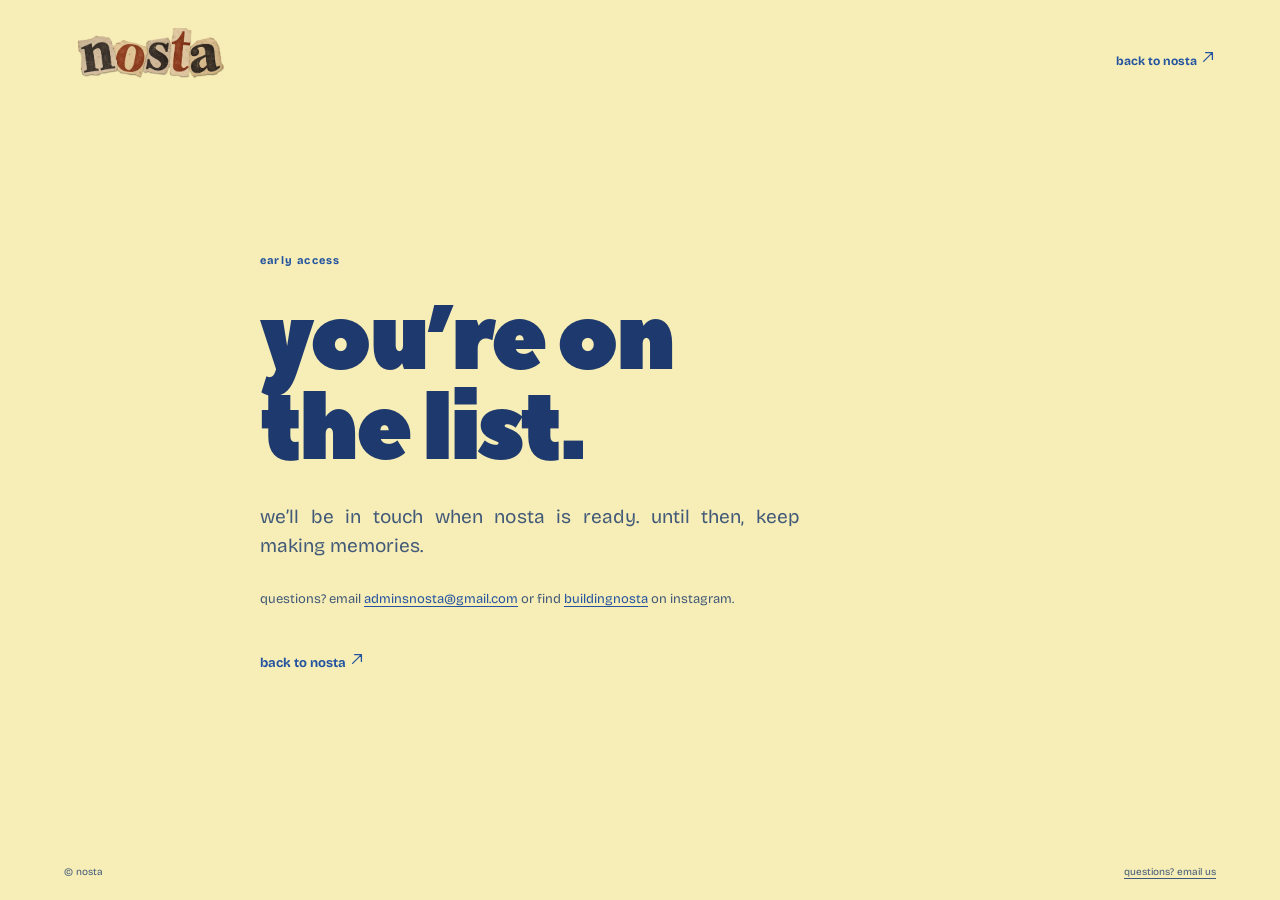
==== commit a4a82ad1: "replace confirmation emoji arrows with vectors" ====
--- a/public-site/thanks.html
+++ b/public-site/thanks.html
@@ -15,14 +15,14 @@
 <body class="waitlist-body">
   <header class="waitlist-header">
     <a href="./index.html" aria-label="nosta home"><span class="nosta-logo"><img src="./assets/nosta-newspaper-logo.png" alt="nosta"></span></a>
-    <a class="waitlist-back" href="./index.html">back to nosta ↗</a>
+    <a class="waitlist-back" href="./index.html">back to nosta <svg aria-hidden="true" focusable="false" width="16" height="16" viewBox="0 0 20 20" fill="none"><path d="M4.5 15.5 15.5 4.5M7 4.5h8.5V13" stroke="currentColor" stroke-width="1.6" stroke-linecap="round" stroke-linejoin="round"/></svg></a>
   </header>
   <main class="thanks-main">
     <p class="waitlist-eyebrow">early access</p>
     <h1>you’re on<br>the list.</h1>
     <p>we’ll be in touch when nosta is ready. until then, keep making memories.</p>
     <p class="thanks-contact">questions? email <a href="mailto:adminsnosta@gmail.com">adminsnosta@gmail.com</a> or find <a href="https://www.instagram.com/buildingnosta/" target="_blank" rel="noopener noreferrer">buildingnosta</a> on instagram.</p>
-    <a class="waitlist-back" href="./index.html">back to nosta ↗</a>
+    <a class="waitlist-back" href="./index.html">back to nosta <svg aria-hidden="true" focusable="false" width="16" height="16" viewBox="0 0 20 20" fill="none"><path d="M4.5 15.5 15.5 4.5M7 4.5h8.5V13" stroke="currentColor" stroke-width="1.6" stroke-linecap="round" stroke-linejoin="round"/></svg></a>
   </main>
   <footer class="waitlist-footer"><span>© nosta</span><a href="mailto:adminsnosta@gmail.com?subject=nosta%20question">questions? email us</a></footer>
 </body>
--- a/public-site/styles.css
+++ b/public-site/styles.css
@@ -512,8 +512,8 @@
 .rail-controls{display:flex;align-items:center;justify-content:space-between;width:100%;min-height:29px}
 .theme-toggle{display:inline-flex;align-items:center;justify-content:center;flex:none;width:29px;height:29px;padding:0;border:1px solid #9daaba;border-radius:50%;background:transparent;color:#263756;cursor:pointer;line-height:1;transition:background .2s,color .2s,border-color .2s}
 .theme-toggle:hover,.theme-toggle:focus-visible{background:#d6e0e9;border-color:#405c91;outline-offset:3px}
-.theme-icon{font-family:Georgia,serif;font-style:normal;font-size:20px;line-height:1}
-.theme-icon-sun{display:none;font-size:17px}
+.theme-icon{line-height:0}.theme-icon svg{display:block}
+.theme-icon-sun{display:none}
 html[data-theme="dark"] .theme-icon-moon{display:none}
 html[data-theme="dark"] .theme-icon-sun{display:inline}
 .mobile-header-actions{display:none}
